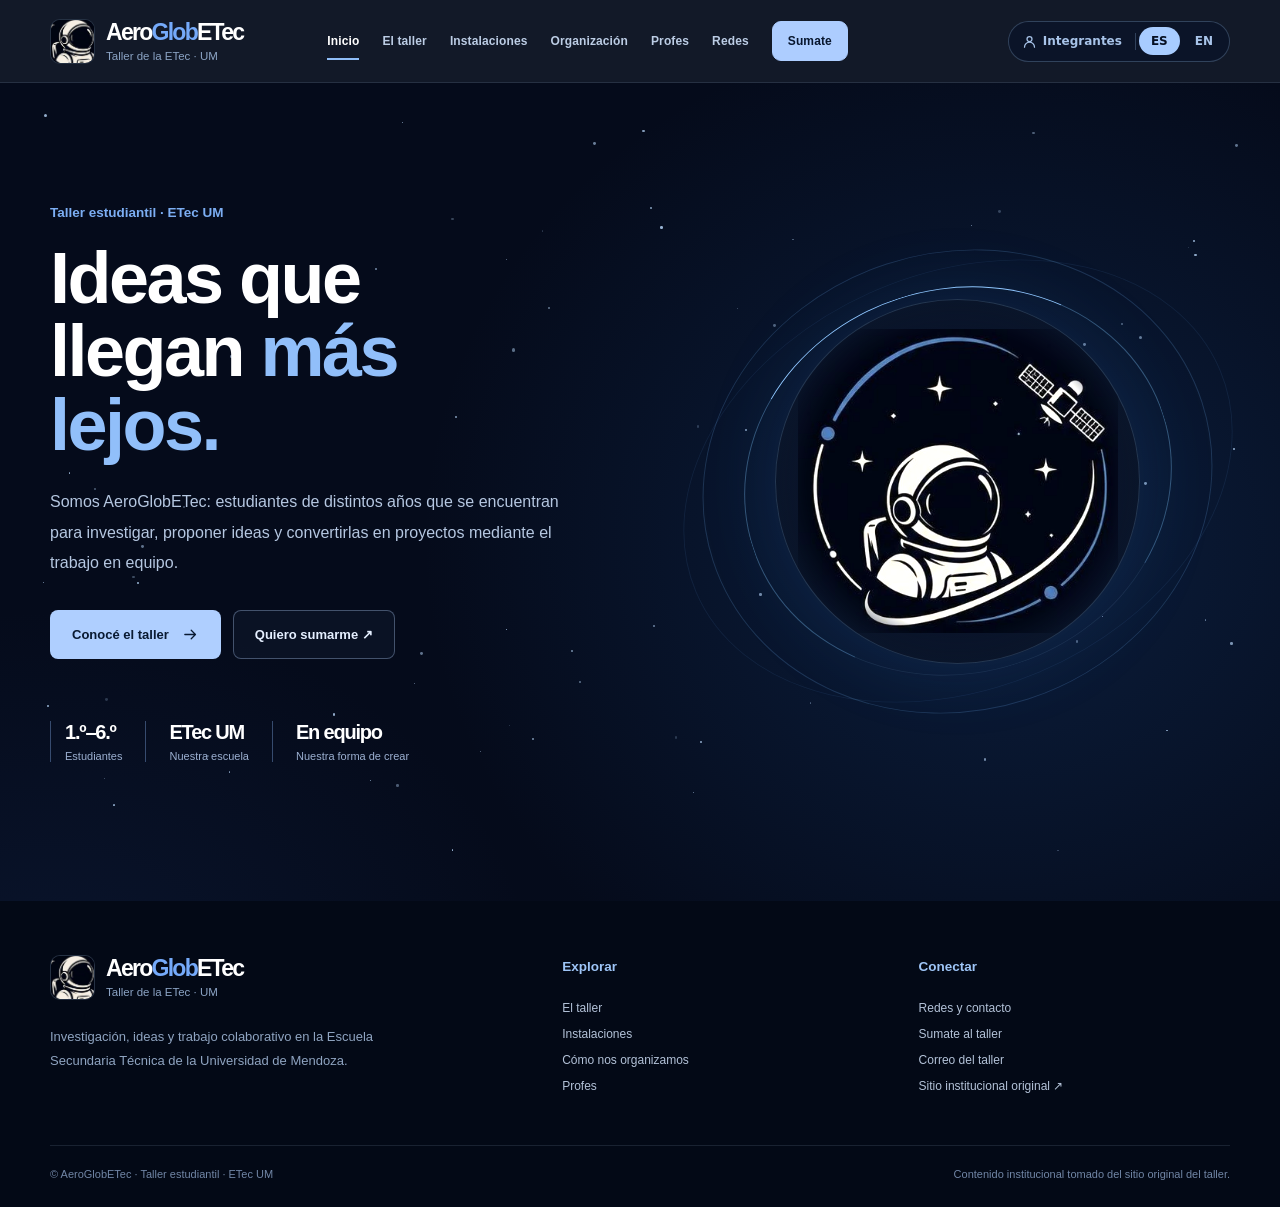
==== index.html @ caf09d3c "Unificar web y plataforma: ensayos, turnos, editor del sitio y rediseño Plataforma (app/): - Ensayos" ====
<!DOCTYPE html>
<html lang="es"><head><meta charset="utf-8"/><meta content="width=device-width,initial-scale=1" name="viewport"/><meta content="#050b1b" name="theme-color"/><meta content="Conocé AeroGlobETec, el taller estudiantil de la ETec de la Universidad de Mendoza: integrantes, instalaciones, organización, docentes, redes e inscripción." name="description"/><title>AeroGlobETec · Taller de la ETec UM | Sitio oficial</title><meta content="dark light" name="color-scheme"/><meta property="og:type" content="website"/><meta property="og:site_name" content="AeroGlobETec"/><meta property="og:locale" content="es_AR"/><meta property="og:title" content="AeroGlobETec · Taller de la ETec UM"/><meta property="og:description" content="Taller estudiantil de la ETec de la Universidad de Mendoza: investigación, proyectos y trabajo en equipo."/><meta property="og:url" content="https://aeroglobe.wetec.um.edu.ar/"/><meta property="og:image" content="https://aeroglobe.wetec.um.edu.ar/assets/compartir.png"/><meta property="og:image:width" content="1200"/><meta property="og:image:height" content="630"/><meta property="og:image:alt" content="Emblema de AeroGlobETec: astronauta con una órbita y un satélite"/><meta name="twitter:card" content="summary_large_image"/><link href="assets/favicon-48.png" rel="icon" sizes="48x48" type="image/png"/><link href="assets/apple-touch-icon.png" rel="apple-touch-icon"/><style>/* AeroGlobETec — web multipágina. Colores extraídos de los logos facilitados. */
:root{--bg:#050b1b;--bg2:#0a1630;--bg3:#112345;--blue:#7caef3;--blue2:#3774bc;--ice:#bed9ff;--white:#fff;--paper:#f5f7fc;--pale:#edf2fa;--ink:#08162e;--muted:#5c6d85;--soft:#a5b6cf;--line:rgba(156,194,248,.17);--stroke:#dae4f2;--font:'DM Sans',system-ui,-apple-system,Segoe UI,sans-serif;--display:'Space Grotesk',var(--font);--header:82px;--ease:cubic-bezier(.22,1,.36,1)}
*{box-sizing:border-box}html{scroll-behavior:smooth;scroll-padding-top:95px}body{margin:0;background:var(--paper);color:var(--ink);font-family:var(--font);-webkit-font-smoothing:antialiased;overflow-x:hidden}body.is-leaving{opacity:0;transform:translateY(8px);transition:opacity .22s ease,transform .22s ease}::selection{background:#aacbff;color:#061228}img,svg{display:block;max-width:100%}a{text-decoration:none;color:inherit}button{font:inherit;cursor:pointer}a:focus-visible,button:focus-visible{outline:3px solid #9ed2ff;outline-offset:4px}p{line-height:1.82}h1,h2,h3{font-family:var(--display);letter-spacing:-.055em}h1,h2,h3,p{overflow-wrap:break-word}.shell{width:min(1180px,calc(100% - 64px));margin-inline:auto}.skip{position:absolute;top:-100px;left:14px;padding:12px 18px;background:#fff;color:var(--ink);z-index:500;border-radius:6px}.skip:focus{top:12px}
/* Navegación con página activa */
.site-header{position:sticky;top:0;z-index:80;background:rgba(4,11,27,.94);border-bottom:1px solid rgba(176,209,252,.12);backdrop-filter:blur(22px);-webkit-backdrop-filter:blur(22px);transition:background .3s}.site-header.scrolled{background:rgba(4,10,25,.97)}.site-header:after{content:'';position:absolute;bottom:-1px;left:0;height:2px;width:var(--scroll-progress,0%);background:linear-gradient(90deg,#2e6cbb,#b3d8ff);box-shadow:0 0 15px #82b5f1;pointer-events:none}.header-inner{min-height:var(--header);display:flex;justify-content:space-between;align-items:center;gap:26px}.brand{display:inline-flex;align-items:center;gap:11px;color:#fff;min-width:0}.brand-mark{width:45px;height:45px;border-radius:10px;border:1px solid rgba(167,213,255,.21);overflow:hidden;display:grid;place-items:center;background:#020510;flex:none}.brand-mark img{width:49px;max-width:none;height:49px;object-fit:cover;border-radius:0}.brand-name{display:block;font:700 23px/1 var(--display);letter-spacing:-.075em;white-space:nowrap}.brand-name b{color:#75aafa;font-weight:700}.brand-caption{display:block;font-size:9px;font-weight:800;letter-spacing:.19em;color:#8ca4c5;text-transform:uppercase;margin-top:6px;white-space:nowrap}.nav{display:flex;align-items:center;gap:clamp(10px,1.8vw,25px)}.nav a{position:relative;color:#bccde5;font-weight:700;font-size:12px;letter-spacing:.01em;white-space:nowrap;transition:color .2s}.nav a:not(.nav-cta):after{content:'';position:absolute;bottom:-12px;left:0;height:2px;width:0;background:#8fbdf7;transition:width .23s}.nav a:hover,.nav a[aria-current=page]{color:#fff}.nav a:hover:after,.nav a[aria-current=page]:after{width:100%}.nav .nav-cta{color:#08162e;background:#adcdff;border:1px solid #adcdff;padding:12px 15px;border-radius:9px;transition:transform .2s,background .2s}.nav .nav-cta:hover{background:#d8e9ff;transform:translateY(-2px)}.nav .nav-cta[aria-current=page]{background:#fff}.menu-button{display:none;align-items:center;justify-content:center;width:43px;height:43px;border:1px solid rgba(174,202,247,.3);color:#fff;background:rgba(155,203,251,.08);border-radius:10px}.menu-button svg{width:21px;height:21px}
/* Estrellas y movimiento orbital */
.space-bg{position:relative;isolation:isolate;overflow:hidden;background:radial-gradient(ellipse 60% 85% at 78% 56%,rgba(25,72,135,.31),transparent 75%),radial-gradient(ellipse 58% 70% at 4% 110%,rgba(27,57,113,.20),transparent 65%),#050b1b;color:#fff}.space-bg:before{content:'';position:absolute;inset:0;z-index:-1;background-image:linear-gradient(90deg,rgba(158,206,255,.043) 1px,transparent 1px),linear-gradient(rgba(158,206,255,.037) 1px,transparent 1px);background-size:80px 80px;mask-image:linear-gradient(90deg,transparent,black 18%,black 86%,transparent);pointer-events:none}.starfield{position:absolute;inset:0;z-index:-1;pointer-events:none}.starfield i{display:block;position:absolute;border-radius:50%;background:#bcdcff;box-shadow:0 0 11px #6db2ff;opacity:.6}.orbital-stage{position:relative;min-height:490px;display:grid;place-items:center;isolation:isolate;transform:translate3d(calc(var(--mx,0px)*.14),calc(var(--my,0px)*.14 + var(--parallax,0px)*-.1),0);will-change:transform}.ring{pointer-events:none;position:absolute;width:min(515px,98%);aspect-ratio:1;border:1px solid rgba(117,180,246,.20);border-radius:50%;transform:rotate(-18deg) scaleY(.89)}.ring.r2{width:min(432px,85%);border-color:rgba(132,204,255,.35);border-top:1.5px solid #93c9ff;border-bottom-color:rgba(164,202,242,.1);animation:orbit-rotate 38s linear infinite}.ring.r3{width:min(350px,73%);border-style:dashed;opacity:.35;animation:orbit-spin 60s linear infinite}.ring.r4{width:min(570px,108%);border-color:rgba(117,180,246,.09);transform:rotate(-23deg) scaleY(.73)}.orb-dot{position:absolute;width:11px;height:11px;top:16%;right:14%;border-radius:50%;background:#94c8ff;box-shadow:0 0 0 8px rgba(142,200,248,.06),0 0 20px #8fc8ff;animation:bob 7s ease-in-out infinite}.orb-dot.second{width:7px;height:7px;top:auto;bottom:20%;left:11%;right:auto;animation-delay:1.3s}.logo-orbit{position:relative;width:min(365px,74%);aspect-ratio:1;border-radius:50%;overflow:hidden;display:grid;place-items:center;background:radial-gradient(circle at 50% 50%,#172a4b,#050b1b 80%);box-shadow:0 0 80px rgba(50,125,219,.15),inset 0 0 55px rgba(84,166,250,.09);border:1px solid rgba(141,200,255,.22)}.logo-orbit img{width:88%;height:auto;max-width:none;object-fit:contain;mask-image:radial-gradient(circle,black 68%,transparent 85%);filter:brightness(1.1)}.stage-label{position:absolute;bottom:-8px;right:7%;color:#84a8d4;letter-spacing:.23em;font-size:9px;text-transform:uppercase;white-space:nowrap}.visual-glow{position:absolute;width:360px;height:360px;pointer-events:none;z-index:-1;filter:blur(75px);background:rgba(43,108,195,.14);border-radius:50%}.float-chip{position:absolute;border:1px solid rgba(138,200,255,.31);border-radius:10px;padding:10px 13px;backdrop-filter:blur(12px);background:rgba(11,33,66,.65);color:#bfd8fd;font:700 10px var(--display);letter-spacing:.11em;animation:bob 6s ease-in-out infinite}.float-chip.fc1{left:-1%;top:23%}.float-chip.fc2{right:-3%;bottom:19%;animation-delay:-3s}@keyframes orbit-rotate{to{transform:rotate(342deg) scaleY(.89)}}@keyframes orbit-spin{to{transform:rotate(360deg)}}@keyframes bob{0%,100%{translate:0 0}50%{translate:0 -12px}}
/* Portadas */
.home-hero{padding:75px 0 96px;min-height:690px;display:flex;align-items:center}.home-grid{display:grid;grid-template-columns:1.05fr .95fr;gap:35px;align-items:center}.eyebrow{display:flex;gap:14px;align-items:center;margin:0 0 25px;font-size:10px;letter-spacing:.24em;font-weight:800;text-transform:uppercase;color:var(--blue)}.eyebrow:before{content:'';width:28px;height:1px;flex:none;background:currentColor}.home-hero h1{font-size:clamp(60px,7.1vw,98px);line-height:.99;margin:0 0 25px;max-width:780px;letter-spacing:-.081em}.home-hero h1 em,.inner-hero h1 em{color:#91bffa;font-style:normal}.hero-description{color:#b5c7e1;max-width:515px;font-size:16px;line-height:1.9;margin:0 0 31px}.actions{display:flex;flex-wrap:wrap;gap:12px}.btn{display:inline-flex;gap:13px;align-items:center;justify-content:center;min-height:49px;padding:14px 21px;font-size:13px;font-weight:800;border:1px solid transparent;border-radius:10px;transition:background .22s,transform .22s,border-color .22s;letter-spacing:.005em}.btn svg{height:17px;width:17px;flex:none}.btn:hover{transform:translateY(-3px)}.btn-primary{background:#afcfff;color:#091a32}.btn-primary:hover{background:#e3f0ff}.btn-glass{color:#e5efff;border-color:rgba(182,213,255,.33);background:rgba(141,186,247,.045)}.btn-glass:hover{background:rgba(141,186,247,.15)}.btn-dark{background:#0b1e40;color:#fff}.btn-dark:hover{background:#1f4c80}.tiny-facts{display:flex;gap:0;margin-top:62px;flex-wrap:wrap}.tiny-fact{padding:0 23px;border-left:1px solid rgba(135,177,239,.38)}.tiny-fact:first-child{padding-left:14px}.tiny-fact strong{display:block;font:700 20px var(--display);letter-spacing:-.06em;color:#fff}.tiny-fact span{display:block;color:#9cb0d1;font-size:11px;margin-top:6px}.inner-hero{padding:88px 0 95px;min-height:390px}.inner-hero .shell{position:relative}.inner-hero h1{font-size:clamp(53px,6.4vw,88px);max-width:890px;margin:0 0 21px;line-height:1.04}.inner-hero .subhead{color:#b9cbe2;max-width:690px;margin:0;font-size:16px;line-height:1.9}.orbital-watermark{position:absolute;right:3%;top:-43px;width:min(280px,28vw);aspect-ratio:1;border:1px solid rgba(112,183,248,.22);border-radius:50%;pointer-events:none;transform:rotate(22deg) scaleY(.85)}.orbital-watermark:before,.orbital-watermark:after{content:'';position:absolute;inset:12%;border:1px dashed rgba(146,197,247,.15);border-radius:50%}.orbital-watermark:after{inset:-20%;border-style:solid;opacity:.5}.breadcrumbs{color:#87a8ce;font-size:11px;font-weight:700;letter-spacing:.08em;text-transform:uppercase;margin:0 0 25px}.breadcrumbs a{color:#b3cef5}.breadcrumbs span{margin-inline:10px;color:#46698c}.page-number{position:absolute;right:0;bottom:0;font-family:var(--display);font-size:110px;line-height:.8;letter-spacing:-.1em;color:rgba(191,214,251,.065);font-weight:700;user-select:none}
/* Bloques y tarjetas */
main{min-height:60vh}.section{padding:96px 0}.section.compact{padding:72px 0}.section.pale{background:var(--pale)}.section.navy{background:#08172f;color:#fff}.section-top{display:flex;align-items:end;justify-content:space-between;gap:35px;margin-bottom:35px}.section-top h2,.big-heading{font-size:clamp(38px,4.5vw,61px);line-height:1.12;margin:0;letter-spacing:-.071em}.section-top h2 em,.big-heading em{font-style:normal;color:#3d78c0}.section-top p{max-width:400px;color:var(--muted);font-size:15px;margin:0}.overline{font-size:10px;font-weight:800;letter-spacing:.23em;text-transform:uppercase;color:#4176ad;margin:0 0 22px}.lead{font-size:18px;color:#51647e;line-height:1.9}.text-col p{color:#596c83;font-size:15px}.text-col strong{color:#162e53}.split{display:grid;grid-template-columns:1fr 1fr;gap:70px;align-items:center}.stack>*+*{margin-top:24px}.link-inline{display:inline-flex;align-items:center;gap:10px;font-weight:800;color:#2e6ead;font-size:13px;transition:gap .2s}.link-inline:hover{gap:16px}.link-inline svg{width:17px;height:17px}.cards-grid{display:grid;grid-template-columns:repeat(3,minmax(0,1fr));gap:18px}.explore-card{position:relative;display:flex;flex-direction:column;min-height:244px;padding:28px 27px;border-radius:18px;border:1px solid var(--stroke);background:#fff;overflow:hidden;transition:transform .3s var(--ease),box-shadow .3s,border-color .3s;box-shadow:0 3px 12px rgba(31,61,106,.025)}.explore-card:before{content:'';position:absolute;inset:auto -60px -145px auto;width:240px;height:240px;border-radius:50%;background:radial-gradient(circle,rgba(137,189,249,.20),transparent 67%);pointer-events:none}.explore-card:hover{transform:translateY(-8px);border-color:#9fc4f6;box-shadow:0 25px 45px rgba(23,63,117,.095)}.card-number{font:700 10px var(--display);color:#5788c5;letter-spacing:.2em}.card-symbol{height:48px;width:48px;border:1px solid #d2e1f5;border-radius:13px;background:#edf5ff;display:grid;place-items:center;color:#2e6aa9;margin-bottom:24px}.card-symbol svg{width:23px;height:23px}.explore-card h3{font-size:23px;letter-spacing:-.055em;margin:0 0 10px}.explore-card p{font-size:13px;color:#697a91;margin:0 0 23px;line-height:1.7}.card-arrow{margin-top:auto;align-self:flex-end;font-weight:700;color:#3373b8;font-size:23px;line-height:1}.small-card{border:1px solid var(--stroke);border-radius:18px;padding:27px;background:#fff}.small-card h3{font-size:21px;margin:14px 0 8px}.small-card p{margin:0;font-size:14px;color:var(--muted)}.small-card .number{font:700 12px var(--display);color:#4e8bd1}.logo-panel{background:#eef3f9;border-radius:22px;position:relative;overflow:hidden;border:1px solid #d9e5f2;box-shadow:0 17px 55px rgba(27,61,103,.08);min-height:440px;display:grid;place-items:center;padding:15px}.logo-panel:before{content:'';position:absolute;inset:0;background-image:linear-gradient(#c7d6e8 1px,transparent 1px),linear-gradient(90deg,#c7d6e8 1px,transparent 1px);background-size:37px 37px;opacity:.23;pointer-events:none}.logo-panel img{position:relative;max-height:445px;width:100%;height:auto;object-fit:contain;mix-blend-mode:multiply}.panel-corner{position:absolute;top:17px;left:18px;font-size:10px;letter-spacing:.2em;font-weight:800;color:#4b75a3;z-index:1}.panel-footer{position:absolute;bottom:16px;right:17px;z-index:1;background:#fff;padding:8px 12px;border-radius:7px;color:#37659a;font-size:9px;font-weight:800;letter-spacing:.1em}
/* Planos estilizados, NO fotografías */
.blueprint{border-radius:21px;min-height:395px;background:radial-gradient(circle at 50% 40%,rgba(65,132,212,.2),transparent 60%),#0a1a35;border:1px solid rgba(91,143,213,.22);display:flex;align-items:center;justify-content:center;position:relative;overflow:hidden;padding:25px;color:#8cc0f8}.blueprint:before{content:'';position:absolute;inset:0;background-image:linear-gradient(rgba(113,178,243,.08) 1px,transparent 1px),linear-gradient(90deg,rgba(113,178,243,.08) 1px,transparent 1px);background-size:28px 28px}.blueprint svg{width:100%;max-width:470px;z-index:1;filter:drop-shadow(0 0 20px rgba(100,170,255,.13));transform:translateY(calc(var(--parallax,0px)*-.04))}.blueprint .bp-title{position:absolute;top:21px;left:23px;color:#aecdf4;font:700 10px var(--display);letter-spacing:.16em}.blueprint .bp-caption{position:absolute;bottom:20px;right:23px;font:700 10px var(--display);letter-spacing:.16em;color:#8ebbf0}.fact-row{display:grid;grid-template-columns:repeat(3,1fr);gap:15px;margin-top:33px}.fact-box{border-top:1px solid #c8d7e7;padding:17px 0}.fact-box b{font:700 16px var(--display);display:block}.fact-box small{font-size:12px;color:#6c7c93;display:block;margin-top:8px}
/* Metodología */
.process-list{position:relative;max-width:990px;margin-inline:auto;display:grid;gap:0}.process-list:before{content:'';position:absolute;top:20px;bottom:36px;left:29px;width:1px;background:#cdddf0}.process-item{position:relative;display:grid;grid-template-columns:60px 1fr;gap:24px;padding:22px 0}.process-bubble{position:relative;z-index:2;display:grid;place-items:center;height:60px;width:60px;background:#0c2144;border:5px solid #edf2fa;border-radius:50%;font:700 15px var(--display);color:#b3d8ff;box-shadow:0 0 0 1px #c5d9ef}.process-content{background:#fff;border:1px solid #d8e4f3;border-radius:17px;padding:26px 30px;transition:transform .2s,border-color .2s}.process-content:hover{transform:translateX(6px);border-color:#93bff2}.process-content h3{font-size:25px;margin:0 0 8px}.process-content p{color:#65768a;margin:0;font-size:14px}.process-content .mini{display:block;color:#4d89c8;text-transform:uppercase;letter-spacing:.16em;font-size:10px;font-weight:800;margin-bottom:8px}
/* Docentes */
.teachers{display:grid;grid-template-columns:repeat(3,1fr);gap:18px}.teacher-card{background:#fff;border:1px solid #dae5f4;border-radius:18px;padding:31px;display:flex;flex-direction:column;min-height:314px;transition:transform .3s var(--ease),box-shadow .3s}.teacher-card:hover{transform:translateY(-6px);box-shadow:0 25px 45px rgba(30,58,104,.10)}.teacher-avatar{display:grid;place-items:center;width:70px;height:70px;border-radius:18px;background:linear-gradient(140deg,#112a52,#376cac);color:#ecf5ff;font:700 23px var(--display);margin-bottom:27px}.teacher-card .role{font-size:10px;letter-spacing:.20em;font-weight:800;text-transform:uppercase;color:#477db8}.teacher-card h3{font-size:27px;line-height:1.15;margin:10px 0 23px}.teacher-card a{display:inline-flex;gap:9px;align-items:flex-start;color:#3c6ea2;overflow-wrap:anywhere;font-size:12px;font-weight:700;margin-top:12px}.teacher-card a:hover{text-decoration:underline}.teacher-card svg{width:15px;height:15px;flex:none;margin-top:1px}
/* Redes */
.social-cards{display:grid;grid-template-columns:repeat(2,minmax(0,1fr));gap:18px}.social-card{display:flex;gap:21px;align-items:center;background:#fff;border:1px solid #dce6f4;border-radius:16px;padding:26px;transition:transform .25s,box-shadow .25s}.social-card:hover{transform:translateY(-5px);box-shadow:0 18px 35px rgba(20,61,116,.08)}.social-icon{flex:none;width:53px;height:53px;display:grid;place-items:center;background:#e8f2ff;border-radius:13px;color:#326cab;font:700 20px var(--display)}.social-card h3{font-size:19px;margin:0 0 4px}.social-card p{font-size:12px;color:#70839b;margin:0;word-break:break-word}.social-card .right-arrow{margin-left:auto;color:#3673ba;font-size:22px;flex:none}
/* Inscripción */
.join-panel{display:grid;grid-template-columns:1.08fr .92fr;gap:30px;align-items:center;background:#0b1e3c;color:#fff;padding:54px;border-radius:23px;position:relative;overflow:hidden}.join-panel:after{content:'';position:absolute;width:460px;height:460px;right:-130px;top:-120px;border:1px solid rgba(159,201,255,.2);border-radius:50%;box-shadow:0 0 0 70px rgba(115,177,255,.035),0 0 0 145px rgba(115,177,255,.022);pointer-events:none}.join-panel h2{font-size:clamp(39px,5vw,61px);margin:0 0 20px;line-height:1.1}.join-panel p{color:#b8c9e0;font-size:15px;margin:0}.join-action{z-index:1;position:relative;justify-self:center;background:rgba(17,43,84,.82);border:1px solid rgba(172,208,255,.23);border-radius:18px;padding:35px;max-width:350px;width:100%;text-align:center}.join-action .symbol{font-size:48px;display:block;margin-bottom:14px;color:#afccf5}.join-action p{font-size:12px;margin-bottom:20px}.join-action .btn{width:100%}.cta-strip{background:var(--bg);color:#fff;padding:65px 0;position:relative;overflow:hidden}.cta-strip:after{content:'';position:absolute;right:-100px;top:-90px;width:300px;height:300px;border:1px solid rgba(152,201,252,.18);border-radius:50%;box-shadow:0 0 0 80px rgba(93,157,244,.04)}.cta-inner{display:flex;justify-content:space-between;gap:24px;align-items:center;position:relative;z-index:1}.cta-inner h2{font-size:clamp(29px,3vw,45px);margin:0 0 7px}.cta-inner p{color:#aabbD2;margin:0;font-size:14px}.cta-inner .btn{flex:none}
/* Footer */
.site-footer{padding:54px 0 27px;background:#030916;color:#9eb0c8}.footer-grid{display:grid;grid-template-columns:1.5fr 1fr 1fr;gap:45px}.footer-brand{max-width:365px}.footer-brand p{font-size:13px;color:#8fa4c1;margin:21px 0 0}.footer-heading{font-weight:800;text-transform:uppercase;letter-spacing:.18em;color:#9ec5f7;font-size:10px;margin:0 0 21px}.footer-links{display:grid;gap:12px}.footer-links a{font-size:12px;transition:color .2s;color:#b3c2d8}.footer-links a:hover{color:#fff}.footer-bottom{display:flex;justify-content:space-between;align-items:center;gap:15px;border-top:1px solid rgba(168,198,232,.13);padding-top:22px;margin-top:52px;font-size:11px;color:#7186a6}.footer-bottom a:hover{color:#fff}
/* Reveal, vista con JavaScript */
.js [data-reveal]{opacity:0;transform:translateY(36px) scale(.992);transition:opacity .8s var(--ease),transform .8s var(--ease);transition-delay:var(--delay,0ms)}.js [data-reveal].in-view{opacity:1;transform:translateY(0) scale(1)}.js .home-hero .hero-copy{animation:rise-in .9s var(--ease) both}.js .home-hero .orbital-stage{animation:rise-in 1.1s var(--ease) .15s both}@keyframes rise-in{from{opacity:0;translate:0 24px}to{opacity:1;translate:0 0}}
@media(max-width:1130px){.brand-name{font-size:20px}.brand-caption{font-size:8px}.nav{gap:13px}.nav a{font-size:11px}.nav .nav-cta{padding:11px 12px}.header-inner{gap:11px}.split{gap:42px}}
@media(max-width:920px){:root{--header:76px}.menu-button{display:inline-flex}.js .nav{position:absolute;top:100%;left:0;right:0;display:flex;flex-direction:column;align-items:stretch;gap:0;padding:9px 24px 22px;background:rgba(5,13,31,.98);border-bottom:1px solid rgba(153,192,245,.2);box-shadow:0 24px 45px rgba(3,7,22,.34);visibility:hidden;opacity:0;transform:translateY(-12px);pointer-events:none;transition:transform .28s,opacity .28s,visibility .28s}.js .nav.open{visibility:visible;opacity:1;transform:translateY(0);pointer-events:auto}.nav a{padding:15px 14px;font-size:14px}.nav a:not(.nav-cta):after{bottom:6px;left:14px}.nav .nav-cta{margin-top:11px;text-align:center}.home-grid{grid-template-columns:1fr .8fr;gap:0}.home-hero h1{font-size:clamp(56px,7.6vw,84px)}.float-chip{display:none}.cards-grid,.teachers{grid-template-columns:repeat(2,1fr)}.social-cards{grid-template-columns:1fr 1fr}.footer-grid{gap:25px}}
@media(max-width:700px){.shell{width:min(100% - 36px,1180px)}.brand-name{font-size:19px}.brand-caption{font-size:7.3px}.home-hero{padding:60px 0 65px}.home-grid{grid-template-columns:1fr}.home-hero h1{font-size:clamp(54px,12vw,79px)}.hero-description{font-size:15px}.tiny-facts{margin-top:36px}.tiny-fact{padding:0 15px}.tiny-fact:first-child{padding-left:12px}.tiny-fact strong{font-size:18px}.orbital-stage{margin-top:40px;min-height:340px;max-width:470px;width:100%;justify-self:center}.logo-orbit{width:min(270px,70%)}.stage-label{bottom:-2px}.inner-hero{padding:58px 0 70px;min-height:auto}.inner-hero h1{font-size:clamp(48px,11vw,67px)}.inner-hero .subhead{font-size:15px}.orbital-watermark{opacity:.25;right:-9%;top:30px}.page-number{font-size:80px}.section{padding:65px 0}.section.compact{padding:58px 0}.section-top{display:block}.section-top h2,.big-heading{font-size:clamp(37px,9vw,54px)}.section-top p{margin-top:15px}.split{grid-template-columns:1fr;gap:32px}.cards-grid,.teachers,.social-cards{grid-template-columns:1fr}.explore-card{min-height:210px}.logo-panel{min-height:350px}.logo-panel img{max-height:390px}.blueprint{min-height:300px}.fact-row{grid-template-columns:1fr 1fr;gap:12px}.join-panel{grid-template-columns:1fr;padding:30px 24px}.join-action{justify-self:stretch;max-width:none}.cta-inner{display:block}.cta-inner .btn{margin-top:23px}.footer-grid{grid-template-columns:1fr 1fr;gap:28px}.footer-brand{grid-column:1/-1}.footer-bottom{display:block;line-height:1.8}.section .lead{font-size:16px}}
@media(max-width:420px){.brand-mark{width:39px;height:39px}.brand-mark img{width:43px;height:43px}.brand-name{font-size:18px}.brand-caption{font-size:7px}.home-hero h1{font-size:52px}.tiny-fact{padding:0 11px}.tiny-fact:first-child{padding-left:10px}.tiny-fact strong{font-size:15px}.tiny-fact span{font-size:10px}.process-list:before{left:24px}.process-item{grid-template-columns:50px 1fr;gap:13px}.process-bubble{width:50px;height:50px;font-size:12px}.process-content{padding:20px 18px}.process-content h3{font-size:20px}.social-card{padding:20px 16px;gap:13px}.social-icon{width:46px;height:46px}.social-card h3{font-size:17px}.social-card p{font-size:11px}}
@media(prefers-reduced-motion:reduce){*,*:before,*:after{animation-duration:.01ms!important;animation-iteration-count:1!important;transition-duration:.01ms!important;scroll-behavior:auto!important}.js [data-reveal]{opacity:1;transform:none}.orbital-stage,.blueprint svg{transform:none!important}}


/* Versión autónoma: todos los recursos se encuentran en este mismo HTML. */
:root { --font: 'Segoe UI',Inter,Arial,sans-serif; --display:'Segoe UI',Inter,Arial,sans-serif; }
html { scroll-padding-top: calc(var(--header) + 18px); }
section[id]{scroll-margin-top:calc(var(--header) + 16px)}
.nav a[aria-current="location"]{color:#fff}
.nav a[aria-current="location"]:not(.nav-cta):after {transform:scaleX(1)}
.explore-card{cursor:pointer}
.chapter-head{padding:58px 0;min-height:240px;display:flex;align-items:center}
.chapter-wrap{position:relative;z-index:1;display:grid;grid-template-columns:1.2fr .8fr;gap:35px;align-items:center}
.chapter-head .chapter-mark{color:#83b7fa;letter-spacing:.22em;font-size:10px;text-transform:uppercase;font-weight:800;margin:0 0 22px}
.chapter-head h2{font-size:clamp(40px,5vw,73px);letter-spacing:-.07em;line-height:1.03;margin:0}
.chapter-head h2 em{color:#93bff9;font-style:normal}
.chapter-head .chapter-description{color:#b1c6e0;max-width:475px;line-height:1.82;font-size:15px;margin:0;position:relative;z-index:1}
.chapter-head .chapter-index{position:absolute;right:10px;top:50%;transform:translateY(-50%);font:700 clamp(120px,18vw,260px)/1 var(--display);letter-spacing:-.1em;color:rgba(152,198,255,.045);user-select:none;pointer-events:none}
.chapter-head:after{content:'';position:absolute;right:-100px;bottom:-265px;width:510px;height:510px;border:1px solid rgba(162,207,254,.15);border-radius:50%;box-shadow:0 0 0 85px rgba(81,149,236,.022),0 0 0 170px rgba(81,149,236,.012);pointer-events:none}
.chapter-head .shell{position:relative}
.home-hero{scroll-margin-top:0}
/* Allow cards to animate into view without risking invisible content when JS is slow. */
.js [data-reveal]{transition-duration:.65s}
.back-to-top{position:fixed;right:22px;bottom:20px;width:44px;height:44px;z-index:70;display:grid;place-items:center;border-radius:14px;background:#0d2346;border:1px solid rgba(160,204,255,.35);box-shadow:0 9px 24px rgba(0,0,0,.2);color:#fff;font-size:21px;opacity:0;transform:translateY(12px);pointer-events:none;transition:opacity .3s,transform .3s}
.back-to-top.visible{opacity:1;transform:translateY(0);pointer-events:auto}
.chapter-deco{display:inline-flex;align-items:center;gap:8px;color:#89b7f1;font-size:10px;letter-spacing:.13em;text-transform:uppercase;font-weight:800;padding-top:20px}
.chapter-deco:before{content:'';width:28px;height:1px;background:#5e8ec8}
#sumate{scroll-margin-top:calc(var(--header) + 18px)}
#sumate + .section{padding-top:80px}
@media(max-width:920px){.chapter-wrap{grid-template-columns:1fr}.chapter-head .chapter-description{max-width:660px}.chapter-head{padding:52px 0}.chapter-head .chapter-index{font-size:160px;top:20%;right:8px}}
@media(max-width:700px){.chapter-head{padding:48px 0}.chapter-head h2{font-size:clamp(38px,10vw,58px)}.chapter-head .chapter-description{font-size:14px}.chapter-head .chapter-index{font-size:125px}.back-to-top{right:15px;bottom:15px}}
@media(prefers-reduced-motion:reduce){.back-to-top{transition:none}}

/* Cada apartado se monta exclusivamente en el panel principal.
   La portada no contiene los apartados ni el footer. */
body[data-vista="inicio"] .cta-strip {display:none !important}
body[data-vista="inicio"] .home-hero {min-height:calc(100svh - var(--header));}
body[data-vista="inicio"] #contenido {min-height:calc(100svh - var(--header));}
#contenido {display:block; width:100%;}
#contenido > section {animation:vista-entrada .48s cubic-bezier(.22,1,.36,1) both}
@keyframes vista-entrada {from{opacity:0;translate:0 14px}to{opacity:1;translate:0 0}}
/* La pestaña actual se destaca como un sitio multipágina, sin scroll anchors. */
.nav a[aria-current="page"] {color:#fff}
.nav a[aria-current="page"]:not(.nav-cta)::after {width:100%}
@media (max-width:700px) {
 body[data-vista="inicio"] .home-hero {min-height:calc(100svh - var(--header));}
}
@media (prefers-reduced-motion: reduce) {#contenido > section{animation:none}}

/* Selector de idiomas de AeroGlobETec */
.aero-lang{display:flex;align-items:center;gap:3px;padding:4px;border:1px solid rgba(152,187,230,.27);border-radius:30px;background:rgba(6,17,40,.55);margin:0 12px 0 4px;position:absolute;right:12px;top:13px;z-index:61} .aero-lang button{border:0;background:transparent;color:#a8c4e9;cursor:pointer;padding:8px 12px;border-radius:24px;font:700 12px/1 system-ui, sans-serif;transition:.25s}.aero-lang button[aria-pressed="true"]{color:#061023;background:#a8ccff}.aero-lang button:hover{color:#fff}.aero-lang button[aria-pressed="true"]:hover{color:#061023}@media(min-width:850px){.aero-lang{right:12px;top:50%;transform:translateY(-50%)} #site-nav{padding-right:120px}}@media(max-width:849px){.aero-lang{right:71px;top:20px}.aero-lang button{padding:6px 9px}}

/* CMS extension, preserves the established visual identity. */
.aero-extra{padding:65px 0 86px;background:var(--paper)}
.aero-extra .shell{max-width:1170px;margin:auto;padding:0 28px}
.aero-extra .aero-extra-card{background:white;border:1px solid #dbe5f2;border-radius:23px;box-shadow:0 16px 42px rgba(9,34,80,.07);padding:30px;margin:18px auto;display:grid;gap:20px;grid-template-columns:1fr}
.aero-extra .aero-extra-card.with-photo{grid-template-columns:1fr 42%;align-items:center}
.aero-extra h2{font-family:var(--display);font-size:clamp(28px,4vw,46px);color:#102747;margin:0 0 10px}
.aero-extra .aero-extra-content{color:#455b75;line-height:1.8}
.aero-extra img{width:100%;height:290px;object-fit:cover;border-radius:15px}
.aero-custom-head .chapter-wrap{padding-bottom:70px}
.aero-hidden{display:none!important}
:root{--cms-blue:#7caef3;--cms-blue2:#3774bc}
@media(max-width:720px){.aero-extra .aero-extra-card.with-photo{grid-template-columns:1fr}.aero-extra img{height:210px}.aero-extra .shell{padding:0 18px}}

body[data-vista="inicio"] .site-footer {display:block !important;}
.join-action .symbol-planet{display:flex;align-items:center;justify-content:center;height:62px;line-height:1;margin-bottom:12px}
/* AeroGlobETec: fotos editables y galerías, sin modificar el diseño de la portada */
.teacher-card .teacher-avatar:has(.aero-teacher-photo){overflow:hidden;position:relative;isolation:isolate}
.teacher-card .teacher-avatar:has(.aero-teacher-photo.has-photo){width:100%;height:210px;border-radius:16px}
.teacher-card .teacher-avatar .aero-teacher-photo{width:100%;height:100%;display:none;position:absolute;inset:0;object-fit:cover;object-position:center;border-radius:inherit}
.teacher-card .teacher-avatar .aero-teacher-photo.has-photo{display:block}
img[data-aero-image].aero-image-hidden{display:none!important}
.aero-gallery{position:relative;padding:clamp(46px,6vw,90px) 0;background:#f2f6fc;color:#07172e}
.aero-gallery .aero-gallery-header{display:flex;gap:20px;justify-content:space-between;align-items:end;margin-bottom:25px;flex-wrap:wrap}
.aero-gallery .aero-gallery-kicker{text-transform:uppercase;letter-spacing:.17em;font-size:.74rem;font-weight:800;color:#4675bc;margin:0 0 8px}
.aero-gallery h2{font-size:clamp(1.8rem,3.6vw,2.8rem);letter-spacing:-.045em;line-height:1.14;color:#06162b;margin:0}
.aero-gallery .aero-gallery-grid{display:grid;grid-template-columns:repeat(3,minmax(0,1fr));gap:17px}
.aero-gallery figure{margin:0;border:1px solid #d9e4f0;border-radius:19px;overflow:hidden;background:#fff;box-shadow:0 16px 35px #0e2b4c12;transition:transform .28s ease,box-shadow .28s ease}
.aero-gallery figure:hover{transform:translateY(-4px);box-shadow:0 20px 40px #0e2b4c26}
.aero-gallery figure img{display:block;width:100%;height:240px;object-fit:cover;background:#d9e4ee}
.aero-gallery figure figcaption{padding:13px 16px;font-size:.93rem;line-height:1.5;color:#334961}
.aero-gallery .aero-gallery-grid.featured figure:first-child{grid-column:span 2;grid-row:span 2}
.aero-gallery .aero-gallery-grid.featured figure:first-child img{height:calc(480px + 17px)}
.aero-gallery .aero-gallery-grid.filmstrip{display:flex;overflow-x:auto;scroll-snap-type:x mandatory;padding:7px 3px 20px;gap:16px}
.aero-gallery .aero-gallery-grid.filmstrip figure{min-width:min(72vw,390px);max-width:390px;flex:0 0 auto;scroll-snap-align:start}
@media(max-width:760px){.aero-gallery .aero-gallery-grid{grid-template-columns:repeat(2,minmax(0,1fr));gap:11px}.aero-gallery figure img{height:165px}.aero-gallery .aero-gallery-grid.featured figure:first-child img{height:341px}}
@media(max-width:480px){.aero-gallery .aero-gallery-grid{grid-template-columns:1fr}.aero-gallery .aero-gallery-grid.featured figure:first-child{grid-column:auto;grid-row:auto}.aero-gallery .aero-gallery-grid.featured figure:first-child img,.aero-gallery figure img{height:210px}}
@media(prefers-reduced-motion:reduce){.aero-gallery figure{transition:none}}


/* AeroGlobETec: los gráficos originales se mantienen hasta que se les asigne una foto */
[data-aero-visual]{position:relative;isolation:isolate}
[data-aero-visual].aero-visual-replaced > :not(.aero-visual-photo){display:none!important}
[data-aero-visual] > .aero-visual-photo{position:absolute;inset:0;width:100%;height:100%;object-fit:cover;object-position:50% 50%;display:block;border-radius:inherit;z-index:2}
.blueprint.aero-visual-replaced{overflow:hidden;min-height:290px}
.card-symbol.aero-visual-replaced{overflow:hidden;border-radius:14px}
.process-bubble.aero-visual-replaced{overflow:hidden;border-radius:50%}
.symbol-planet.aero-visual-replaced{overflow:hidden;border-radius:50%;min-height:82px;min-width:82px}
</style><script id="aero-cms-config">window.AERO_BACKEND = {
  url: "https://nveisqekmbcdvnuebice.supabase.co",
  anonKey: "sb_publishable_Pjsh0xgZGNLchNWWNvTmfw_NllsCUSY"
};</script>
<style id="ajustes-diseno">
/* Ajustes de diseño (2026-10): menos decoración, más lectura.
   Solo estilos: no cambia el HTML ni los textos que maneja el editor del sitio. */
h1,h2,h3{letter-spacing:-.025em}
.home-hero h1{font-size:clamp(44px,6vw,72px);letter-spacing:-.035em;line-height:1.02}
.inner-hero h1{font-size:clamp(40px,5.4vw,64px);letter-spacing:-.03em}
.section-top h2,.big-heading{font-size:clamp(30px,3.6vw,46px);letter-spacing:-.03em;line-height:1.15}
.chapter-head h2{font-size:clamp(34px,4.2vw,56px);letter-spacing:-.03em;line-height:1.08}
.join-panel h2{font-size:clamp(32px,4vw,50px);letter-spacing:-.03em}

/* Rótulos: texto normal en lugar de mayúsculas espaciadas */
.eyebrow,.overline,.chapter-head .chapter-mark,.breadcrumbs,.card-number,.process-content .mini,
.teacher-card .role,.footer-heading,.brand-caption,.aero-gallery .aero-gallery-kicker{
  text-transform:none;letter-spacing:0;font-size:13.5px;font-weight:600}
.brand-caption{font-size:11.5px;font-weight:500}
.eyebrow:before{display:none}
.eyebrow{margin-bottom:16px}
.overline,.chapter-head .chapter-mark{margin-bottom:12px}

/* Decoración que no aporta información */
.chapter-deco,.chapter-head .chapter-index,.stage-label,.float-chip,.visual-glow,.orbital-watermark,
.orb-dot,.panel-corner,.panel-footer{display:none!important}
.site-header:after{box-shadow:none;background:#3774bc}
.space-bg:before{display:none}
.starfield i{box-shadow:none;opacity:.35}
.ring,.ring.r2,.ring.r3{animation:none!important}
.explore-card:before,.blueprint:before{opacity:.35}
.teacher-avatar{background:#112a52;border-radius:12px}

/* Botones: sin saltos al pasar el mouse */
.btn{border-radius:8px;font-weight:700;letter-spacing:0}
.btn:hover{transform:none}

/* Animaciones de entrada más cortas y suaves */
.js [data-reveal]{transform:translateY(12px);transition-duration:.45s}
.js [data-reveal].in-view{transform:none}

/* Acceso a la plataforma (dentro de la cápsula de idioma) */
.aero-login{display:inline-flex;align-items:center;gap:6px;color:#a8c4e9;font:600 12px/1 system-ui,sans-serif;padding:8px 11px 8px 9px;border-radius:24px;text-decoration:none;margin-right:3px;position:relative}
.aero-login:after{content:'';position:absolute;right:-3px;top:7px;bottom:7px;width:1px;background:rgba(152,187,230,.27)}
.aero-login:hover{color:#fff}
.aero-login svg{width:15px;height:15px}
@media(max-width:849px){.aero-login span{display:none}.aero-login{padding:6px 8px}}
/* La cápsula de idioma ocupa su lugar dentro del encabezado (antes flotaba encima del menú) */
.header-inner .aero-lang{position:static;transform:none;top:auto;right:auto;margin:0;flex:none}
@media(min-width:921px){.header-inner .nav{margin-left:auto}.header-inner .aero-lang{margin-left:14px}}
@media(max-width:1240px){.aero-login span{display:none}.aero-login{padding:6px 8px}}
@media(max-width:920px){.header-inner .aero-lang{margin-left:auto;order:2}.header-inner .menu-button{order:3}}
</style>
</head>
<body><a class="skip" href="#contenido">Saltar al contenido</a>
<svg aria-hidden="true" style="position:absolute;width:0;height:0;overflow:hidden" xmlns="http://www.w3.org/2000/svg">
<symbol id="i-arrow" viewbox="0 0 24 24"><path d="M4 12h15m-6-6 6 6-6 6" fill="none" stroke="currentColor" stroke-linecap="round" stroke-linejoin="round" stroke-width="1.8"></path></symbol>
<symbol id="i-people" viewbox="0 0 24 24"><circle cx="9" cy="8" fill="none" r="3" stroke="currentColor" stroke-width="1.8"></circle><path d="M3 20v-1a6 6 0 0 1 12 0v1H3Zm13-15a3 3 0 0 1 0 6m1 4a5 5 0 0 1 4 5h-4" fill="none" stroke="currentColor" stroke-linecap="round" stroke-linejoin="round" stroke-width="1.8"></path></symbol>
<symbol id="i-school" viewbox="0 0 24 24"><path d="M3 21V7l9-4 9 4v14M2 21h20M8 21v-6h8v6M7 10h2m6 0h2" fill="none" stroke="currentColor" stroke-linecap="round" stroke-linejoin="round" stroke-width="1.8"></path></symbol>
<symbol id="i-route" viewbox="0 0 24 24"><circle cx="5" cy="18" fill="none" r="2" stroke="currentColor" stroke-width="1.7"></circle><circle cx="19" cy="6" fill="none" r="2" stroke="currentColor" stroke-width="1.7"></circle><path d="M7 18h7a5 5 0 0 0 0-10H9a3 3 0 0 1 0-6h8" fill="none" stroke="currentColor" stroke-linecap="round" stroke-width="1.7"></path></symbol>
<symbol id="i-at" viewbox="0 0 24 24"><circle cx="12" cy="12" fill="none" r="9" stroke="currentColor" stroke-width="1.8"></circle><path d="M17 12v3a2 2 0 0 0 4 0v-3M17 12a5 5 0 1 0-5 5 5 5 0 0 0 5-5Z" fill="none" stroke="currentColor" stroke-width="1.8"></path></symbol>
<symbol id="i-mail" viewbox="0 0 24 24"><rect fill="none" height="14" rx="2" stroke="currentColor" stroke-width="1.8" width="20" x="2" y="5"></rect><path d="m3 7 9 7 9-7" fill="none" stroke="currentColor" stroke-width="1.8"></path></symbol>
<symbol id="i-form" viewbox="0 0 24 24"><path d="M7 3H4v18h16V8l-5-5H7Zm8 0v6h5M8 13h8M8 17h8" fill="none" stroke="currentColor" stroke-linecap="round" stroke-linejoin="round" stroke-width="1.8"></path></symbol>
<symbol id="i-flask" viewbox="0 0 24 24"><path d="M9 2h6m-5 0v7L4 19a2 2 0 0 0 2 3h12a2 2 0 0 0 2-3L14 9V2M7 16h10" fill="none" stroke="currentColor" stroke-linecap="round" stroke-width="1.8"></path></symbol>
<symbol id="i-light" viewbox="0 0 24 24"><path d="M9 17h6M9.5 20h5M8 14a7 7 0 1 1 8 0c-1 1-1 3-4 3s-3-2-4-3Z" fill="none" stroke="currentColor" stroke-linecap="round" stroke-width="1.8"></path></symbol>
<symbol id="i-notes" viewbox="0 0 24 24"><rect fill="none" height="18" rx="2" stroke="currentColor" stroke-width="1.8" width="16" x="4" y="3"></rect><path d="M8 8h8M8 12h8M8 16h5" stroke="currentColor" stroke-linecap="round" stroke-width="1.8"></path></symbol>
<symbol id="i-check" viewbox="0 0 24 24"><path d="m4 12 5 5L20 6" fill="none" stroke="currentColor" stroke-linecap="round" stroke-linejoin="round" stroke-width="2"></path></symbol>
<symbol id="i-phone" viewbox="0 0 24 24"><path d="m7 3 3 4-2 3a17 17 0 0 0 6 6l3-2 4 3-2 4C9 22 2 15 3 5l4-2Z" fill="none" stroke="currentColor" stroke-linecap="round" stroke-linejoin="round" stroke-width="1.8"></path></symbol>
<symbol id="i-orbit" viewbox="0 0 24 24"><circle cx="12" cy="12" fill="none" r="3" stroke="currentColor" stroke-width="1.6"></circle><ellipse cx="12" cy="12" fill="none" rx="11" ry="5" stroke="currentColor" stroke-width="1.5" transform="rotate(-30 12 12)"></ellipse></symbol>
</svg>
<header class="site-header"><div class="shell header-inner"><a aria-label="AeroGlobETec — ir al inicio" class="brand" href="#inicio"><span class="brand-mark"><img alt="" data-aero-image="img-1" data-aero-original-src="assets/logo-encabezado.webp" height="64" src="assets/logo-encabezado.webp" width="64"/></span><span><span class="brand-name">Aero<b>Glob</b>ETec</span><span class="brand-caption">Taller de la ETec · UM</span></span></a><button aria-controls="site-nav" aria-expanded="false" aria-label="Abrir menú" class="menu-button" id="menu-button"><svg fill="none" stroke="currentColor" stroke-linecap="round" stroke-width="2" viewbox="0 0 24 24"><path d="M4 6h16M4 12h16M4 18h16"></path></svg></button><nav aria-label="Navegación principal" class="nav" id="site-nav"><a aria-current="location" data-aero-edit="1" data-aero-en="Home" href="#inicio">Inicio</a><a data-aero-edit="2" data-aero-en="The workshop" href="#taller">El taller</a><a data-aero-edit="3" data-aero-en="Facilities" href="#instalaciones">Instalaciones</a><a data-aero-edit="4" data-aero-en="Organization" href="#organizacion">Organización</a><a data-aero-edit="5" data-aero-en="Teachers" href="#profes">Profes</a><a data-aero-edit="6" data-aero-en="Social" href="#redes">Redes</a><a class="nav-cta" data-aero-edit="7" data-aero-en="Sumate ↗" href="#sumate">Sumate ↗</a></nav><div aria-label="Language" class="aero-lang"><a class="aero-login" href="app/" data-es="Integrantes" data-en="Members" title="Plataforma de proyectos para integrantes"><svg aria-hidden="true" viewBox="0 0 24 24" fill="none" stroke="currentColor" stroke-width="2" stroke-linecap="round" stroke-linejoin="round"><circle cx="12" cy="8" r="4"/><path d="M4 21a8 8 0 0 1 16 0"/></svg><span>Integrantes</span></a><button aria-pressed="true" data-lang="es" type="button">ES</button><button aria-pressed="false" data-lang="en" type="button">EN</button></div></div></header>
<main id="contenido">
<section class="home-hero space-bg" data-nav-section="" id="inicio"><div aria-hidden="true" class="starfield"></div><div class="shell home-grid"><div class="hero-copy"><p class="eyebrow" data-aero-edit="8" data-aero-en="Student workshop · ETec UM">Taller estudiantil · ETec UM</p><h1 data-aero-edit="9" data-aero-en="Ideas that go &lt;em&gt;further.&lt;/em&gt;">Ideas que<br/>llegan <em>más<br/>lejos.</em></h1><p class="hero-description" data-aero-edit="10" data-aero-en="We are AeroGlobETec: students from different grades who come together to research, suggest ideas, and turn them into projects through teamwork.">Somos AeroGlobETec: estudiantes de distintos años que se encuentran para investigar, proponer ideas y convertirlas en proyectos mediante el trabajo en equipo.</p><div class="actions"><a class="btn btn-primary" data-aero-edit="11" data-aero-en="Discover the workshop" href="#taller">Conocé el taller <svg aria-hidden="true"><use href="#i-arrow"></use></svg></a><a class="btn btn-glass" data-aero-edit="12" data-aero-en="Join us ↗" href="#sumate">Quiero sumarme ↗</a></div><div class="tiny-facts"><div class="tiny-fact"><strong>1.º–6.º</strong><span>Estudiantes</span></div><div class="tiny-fact"><strong>ETec UM</strong><span>Nuestra escuela</span></div><div class="tiny-fact"><strong>En equipo</strong><span>Nuestra forma de crear</span></div></div></div>
<div aria-label="Logotipo de AeroGlobETec: astronauta y satélite" class="orbital-stage"><div class="visual-glow"></div><div class="ring r4"></div><div class="ring"></div><div class="ring r2"></div><div class="ring r3"></div><div class="orb-dot"></div><div class="orb-dot second"></div><div class="logo-orbit"><img alt="Emblema oficial de AeroGlobETec: astronauta rodeado por una órbita y un satélite" data-aero-image="img-2" data-aero-original-src="assets/emblema.webp" height="395" src="assets/emblema.webp" width="415"/></div><span class="float-chip fc1">INVESTIGACIÓN</span><span class="float-chip fc2">INNOVACIÓN · EQUIPO</span><span class="stage-label">Exploración / AeroGlobETec</span></div></div></section></main><template id="vista-sumate"><section class="chapter-head space-bg" data-nav-section="" id="sumate"><div aria-hidden="true" class="starfield"></div><div class="shell"><div class="chapter-wrap"><div data-reveal=""><p class="chapter-mark" data-aero-edit="13" data-aero-en="06 / GET INVOLVED">06 / FORMÁ PARTE</p><h2 data-aero-edit="14" data-aero-en="Your next idea starts here.">Tu próxima idea <em>empieza acá.</em></h2><p class="chapter-deco" data-aero-edit="15" data-aero-en="AeroGlobETec · ETec UM">AeroGlobETec · ETec UM</p></div><p class="chapter-description" data-aero-edit="16" data-aero-en="Want to be part of AeroGlobETec? Open the application form published by the workshop." data-reveal="">¿Querés ser parte de AeroGlobETec? Accedé al formulario de inscripción publicado por el taller.</p></div><span aria-hidden="true" class="chapter-index">06</span></div></section><section class="section"><div class="shell"><div class="join-panel" data-reveal=""><div><p class="eyebrow" data-aero-edit="17" data-aero-en="Workshop application">Formulario del taller</p><h2 data-aero-edit="18" data-aero-en="&lt;em&gt;Want to join?&lt;/em&gt;">¿Querés<br/><span style="color:#9fc4f5">ser parte?</span></h2><p data-aero-edit="19" data-aero-en="If you would like to explore the workshop and participate, complete the form shared on AeroGlobETec’s website. Google Forms will open in a new tab.">Si te gustaría conocer el taller y participar, completá el formulario que AeroGlobETec comparte en su sitio. Al tocar el botón se abrirá Google Forms en una pestaña nueva.</p></div><div class="join-action"><span aria-hidden="true" class="symbol symbol-planet" data-aero-visual="graphic-join-planet" data-aero-visual-alt="Planeta decorativo de Sumate"><svg fill="none" focusable="false" height="58" style="display:block;margin:auto" viewbox="0 0 64 64" width="58" xmlns="http://www.w3.org/2000/svg"><circle cx="32" cy="31" r="13" stroke="currentColor" stroke-width="2.7"></circle><ellipse cx="32" cy="31" rx="27" ry="8.5" stroke="currentColor" stroke-width="2.7" transform="rotate(-23 32 31)"></ellipse><circle cx="38" cy="25" fill="currentColor" opacity=".85" r="2.3"></circle></svg></span><h3 data-aero-edit="20" data-aero-en="Your place in the workshop" style="font-size:25px;margin:0 0 9px">Tu lugar en el taller</h3><p data-aero-edit="21" data-aero-en="Official AeroGlobETec application form.">Formulario oficial de inscripción de AeroGlobETec.</p><a class="btn btn-primary" data-aero-edit="22" data-aero-en="Open application form" href="https://forms.gle/wpP9Mk6wiQh2uzLt5" rel="noopener noreferrer" target="_blank">Abrir formulario <svg aria-hidden="true"><use href="#i-arrow"></use></svg></a></div></div></div></section><section class="section pale compact"><div class="shell split"><div data-reveal=""><p class="overline" data-aero-edit="23" data-aero-en="Need information?">¿Necesitás información?</p><h2 class="big-heading" data-aero-edit="24" data-aero-en="Let’s talk &lt;em&gt;about your idea.&lt;/em&gt;">Conversemos<br/><em>sobre tu idea.</em></h2></div><div class="text-col" data-reveal=""><p class="lead" data-aero-edit="25" data-aero-en="You can contact the workshop by email or find its social channels on the contact page.">Podés comunicarte con el taller a través de su correo electrónico o encontrar sus redes sociales en la página de contacto.</p><div class="actions"><a class="btn btn-dark" data-aero-edit="26" data-aero-en="Send an email" href="mailto:proyectoglobetec@etec.um.edu.ar">Enviar un correo <svg aria-hidden="true"><use href="#i-mail"></use></svg></a><a class="link-inline" data-aero-edit="27" data-aero-en="See social channels" href="#redes">Ver todas las redes <svg aria-hidden="true"><use href="#i-arrow"></use></svg></a></div></div></div></section></template><template id="vista-redes"><section class="chapter-head space-bg" data-nav-section="" id="redes"><div aria-hidden="true" class="starfield"></div><div class="shell"><div class="chapter-wrap"><div data-reveal=""><p class="chapter-mark" data-aero-edit="28" data-aero-en="05 / COMMUNITY">05 / COMUNIDAD</p><h2 data-aero-edit="29" data-aero-en="Let’s stay connected.">Estamos <em>conectados.</em></h2><p class="chapter-deco" data-aero-edit="30" data-aero-en="AeroGlobETec · ETec UM">AeroGlobETec · ETec UM</p></div><p class="chapter-description" data-aero-edit="31" data-aero-en="Find us on social media or send us an email." data-reveal="">Encontranos en nuestras redes sociales o escribinos por correo electrónico.</p></div><span aria-hidden="true" class="chapter-index">05</span></div></section><section class="section"><div class="shell"><div class="section-top" data-reveal=""><div><p class="overline" data-aero-edit="32" data-aero-en="01 / Our social channels">01 / Nuestras redes</p><h2 data-aero-edit="33" data-aero-en="Follow us &lt;em&gt;on every channel.&lt;/em&gt;">Seguinos en<br/><em>cada canal.</em></h2></div><p data-aero-edit="34" data-aero-en="These are the accounts and email address listed on AeroGlobETec’s original website.">Estos son los usuarios y la dirección de correo que AeroGlobETec comparte en su sitio original.</p></div><div class="social-cards">
<a class="social-card" data-aero-edit="35" data-aero-en='&lt;span aria-hidden="true" class="social-icon"&gt;◎&lt;/span&gt;&lt;div&gt;&lt;h3 data-aero-edit="36"&gt;Instagram&lt;/h3&gt;&lt;p data-aero-edit="37"&gt;@taller_aeroglobetec&lt;/p&gt;&lt;/div&gt;&lt;span aria-hidden="true" class="right-arrow"&gt;↗&lt;/span&gt;' data-reveal="" href="https://www.instagram.com/taller_aeroglobetec/" rel="noopener noreferrer" style="--delay:0ms" target="_blank"><span aria-hidden="true" class="social-icon">◎</span><div><h3 data-aero-edit="36" data-aero-en="Instagram">Instagram</h3><p data-aero-edit="37" data-aero-en="@taller_aeroglobetec">@taller_aeroglobetec</p></div><span aria-hidden="true" class="right-arrow">↗</span></a>
<a class="social-card" data-aero-edit="38" data-aero-en='&lt;span aria-hidden="true" class="social-icon"&gt;𝕏&lt;/span&gt;&lt;div&gt;&lt;h3 data-aero-edit="39"&gt;Twitter / X&lt;/h3&gt;&lt;p data-aero-edit="40"&gt;@T_AeroGlobETec&lt;/p&gt;&lt;/div&gt;&lt;span aria-hidden="true" class="right-arrow"&gt;↗&lt;/span&gt;' data-reveal="" href="https://x.com/T_AeroGlobETec" rel="noopener noreferrer" style="--delay:60ms" target="_blank"><span aria-hidden="true" class="social-icon">𝕏</span><div><h3 data-aero-edit="39" data-aero-en="Twitter / X">Twitter / X</h3><p data-aero-edit="40" data-aero-en="@T_AeroGlobETec">@T_AeroGlobETec</p></div><span aria-hidden="true" class="right-arrow">↗</span></a>
<a class="social-card" data-aero-edit="41" data-aero-en='&lt;span aria-hidden="true" class="social-icon"&gt;f&lt;/span&gt;&lt;div&gt;&lt;h3 data-aero-edit="42"&gt;Facebook&lt;/h3&gt;&lt;p data-aero-edit="43"&gt;@Taller_AeroGlobETec&lt;/p&gt;&lt;/div&gt;&lt;span aria-hidden="true" class="right-arrow"&gt;↗&lt;/span&gt;' data-reveal="" href="https://www.facebook.com/Taller_AeroGlobETec" rel="noopener noreferrer" style="--delay:90ms" target="_blank"><span aria-hidden="true" class="social-icon">f</span><div><h3 data-aero-edit="42" data-aero-en="Facebook">Facebook</h3><p data-aero-edit="43" data-aero-en="@Taller_AeroGlobETec">@Taller_AeroGlobETec</p></div><span aria-hidden="true" class="right-arrow">↗</span></a>
<a class="social-card" data-aero-edit="44" data-aero-en='&lt;span aria-hidden="true" class="social-icon"&gt;@&lt;/span&gt;&lt;div&gt;&lt;h3 data-aero-edit="45"&gt;Correo electrónico&lt;/h3&gt;&lt;p data-aero-edit="46"&gt;proyectoglobetec@etec.um.edu.ar&lt;/p&gt;&lt;/div&gt;&lt;span aria-hidden="true" class="right-arrow"&gt;↗&lt;/span&gt;' data-reveal="" href="mailto:proyectoglobetec@etec.um.edu.ar" style="--delay:120ms"><span aria-hidden="true" class="social-icon">@</span><div><h3 data-aero-edit="45" data-aero-en="Correo electrónico">Correo electrónico</h3><p data-aero-edit="46" data-aero-en="proyectoglobetec@etec.um.edu.ar">proyectoglobetec@etec.um.edu.ar</p></div><span aria-hidden="true" class="right-arrow">↗</span></a></div></div></section><section class="section pale compact"><div class="shell split"><div data-reveal=""><p class="overline" data-aero-edit="47" data-aero-en="02 / Know us already?">02 / ¿Ya nos conocés?</p><h2 class="big-heading" data-aero-edit="48" data-aero-en="From following &lt;em&gt;to joining in.&lt;/em&gt;">Pasá de seguirnos<br/><em>a participar.</em></h2></div><div data-reveal=""><p class="lead" data-aero-edit="49" data-aero-en="If you would like to take part in workshop activities, you can access AeroGlobETec’s original application form.">Si te interesa participar en las actividades del taller, podés acceder al formulario original de AeroGlobETec.</p><a class="btn btn-dark" data-aero-edit="50" data-aero-en="How to join" href="#sumate">Cómo sumarme <svg aria-hidden="true"><use href="#i-arrow"></use></svg></a></div></div></section></template><template id="vista-profes"><section class="chapter-head space-bg" data-nav-section="" id="profes"><div aria-hidden="true" class="starfield"></div><div class="shell"><div class="chapter-wrap"><div data-reveal=""><p class="chapter-mark" data-aero-edit="51" data-aero-en="04 / GUIDANCE">04 / ACOMPAÑAMIENTO</p><h2 data-aero-edit="52" data-aero-en="Teachers who guide us.">Docentes que <em>acompañan.</em></h2><p class="chapter-deco" data-aero-edit="53" data-aero-en="AeroGlobETec · ETec UM">AeroGlobETec · ETec UM</p></div><p class="chapter-description" data-aero-edit="54" data-aero-en="These are the teachers and their contact details, as listed on the original workshop website." data-reveal="">Estos son los profesores y sus medios de contacto tal como figuran en la página original del taller.</p></div><span aria-hidden="true" class="chapter-index">04</span></div></section><section class="section"><div class="shell"><div class="section-top" data-reveal=""><div><p class="overline" data-aero-edit="55" data-aero-en="01 / Teaching team">01 / Equipo docente</p><h2 data-aero-edit="56" data-aero-en="The people &lt;em&gt;behind our learning.&lt;/em&gt;">Las personas detrás<br/><em>del acompañamiento.</em></h2></div><p data-aero-edit="57" data-aero-en="You can contact them directly using the institutional addresses published by AeroGlobETec.">Podés escribirles directamente a las direcciones institucionales publicadas en AeroGlobETec.</p></div><div class="teachers"><article class="teacher-card" data-reveal="" style="--delay:0ms"><div class="teacher-avatar"><span class="teacher-initials">GP</span><img alt="Foto de María Gema Pont" class="aero-teacher-photo" data-aero-image="teacher-pont" loading="lazy"/></div><span class="role">Docente del taller</span><h3 data-aero-edit="58" data-aero-en="María Gema&lt;br/&gt;Pont">María Gema<br/>Pont</h3><a data-aero-edit="59" data-aero-en='&lt;svg aria-hidden="true"&gt;&lt;use href="#i-mail"&gt;&lt;/use&gt;&lt;/svg&gt;maria.pont@etec.um.edu.ar' href="mailto:maria.pont@etec.um.edu.ar"><svg aria-hidden="true"><use href="#i-mail"></use></svg>maria.pont@etec.um.edu.ar</a></article><article class="teacher-card" data-reveal="" style="--delay:70ms"><div class="teacher-avatar"><span class="teacher-initials">PF</span><img alt="Foto de Patricia Furci" class="aero-teacher-photo" data-aero-image="teacher-furci" loading="lazy"/></div><span class="role">Docente del taller</span><h3 data-aero-edit="60" data-aero-en="Patricia&lt;br/&gt;Furci">Patricia<br/>Furci</h3><a data-aero-edit="61" data-aero-en='&lt;svg aria-hidden="true"&gt;&lt;use href="#i-mail"&gt;&lt;/use&gt;&lt;/svg&gt;patricia.furci@etec.um.edu.ar' href="mailto:patricia.furci@etec.um.edu.ar"><svg aria-hidden="true"><use href="#i-mail"></use></svg>patricia.furci@etec.um.edu.ar</a></article><article class="teacher-card" data-reveal="" style="--delay:140ms"><div class="teacher-avatar"><span class="teacher-initials">MP</span><img alt="Foto de Mario Papetti Funes" class="aero-teacher-photo" data-aero-image="teacher-papetti" loading="lazy"/></div><span class="role">Docente del taller</span><h3 data-aero-edit="62" data-aero-en="Mario Papetti&lt;br/&gt;Funes">Mario Papetti<br/>Funes</h3><a data-aero-edit="63" data-aero-en='&lt;svg aria-hidden="true"&gt;&lt;use href="#i-mail"&gt;&lt;/use&gt;&lt;/svg&gt;mario.papetti@etec.um.edu.ar' href="mailto:mario.papetti@etec.um.edu.ar"><svg aria-hidden="true"><use href="#i-mail"></use></svg>mario.papetti@etec.um.edu.ar</a><a data-aero-edit="64" data-aero-en='&lt;svg aria-hidden="true"&gt;&lt;use href="#i-phone"&gt;&lt;/use&gt;&lt;/svg&gt;+54 9 261 566-4422' href="tel:+5492615664422"><svg aria-hidden="true"><use href="#i-phone"></use></svg>+54 9 261 566-4422</a></article></div></div></section><section class="section pale compact"><div class="shell split"><div data-reveal=""><p class="overline" data-aero-edit="65" data-aero-en="02 / Have questions?">02 / ¿Tenés consultas?</p><h2 class="big-heading" data-aero-edit="66" data-aero-en="&lt;em&gt;Write to our team.&lt;/em&gt;">Escribinos<br/><em>al taller.</em></h2></div><div data-reveal=""><p class="lead" data-aero-edit="67" data-aero-en="AeroGlobETec also has a general email address for inquiries.">También contamos con un correo general de AeroGlobETec para consultas.</p><a class="btn btn-dark" data-aero-edit="68" data-aero-en="Workshop email" href="mailto:proyectoglobetec@etec.um.edu.ar">Correo del taller <svg aria-hidden="true"><use href="#i-arrow"></use></svg></a></div></div></section></template><template id="vista-organizacion"><section class="chapter-head space-bg" data-nav-section="" id="organizacion"><div aria-hidden="true" class="starfield"></div><div class="shell"><div class="chapter-wrap"><div data-reveal=""><p class="chapter-mark" data-aero-edit="69" data-aero-en="03 / OUR WAY OF WORKING">03 / NUESTRA FORMA DE TRABAJAR</p><h2 data-aero-edit="70" data-aero-en="How do we organize our work?">¿Cómo nos <em>organizamos?</em></h2><p class="chapter-deco" data-aero-edit="71" data-aero-en="AeroGlobETec · ETec UM">AeroGlobETec · ETec UM</p></div><p class="chapter-description" data-aero-edit="72" data-aero-en="We work in research teams: dividing tasks, setting guidelines, and writing a theoretical report for each investigation." data-reveal="">Trabajamos en equipos de investigación: distribuimos tareas, establecemos pautas y elaboramos un informe teórico de cada investigación.</p></div><span aria-hidden="true" class="chapter-index">03</span></div></section><section class="section pale"><div class="shell"><div class="section-top" data-reveal=""><div><p class="overline" data-aero-edit="73" data-aero-en="01 / Our workflow">01 / Nuestra forma de trabajar</p><h2 data-aero-edit="74" data-aero-en="From an idea &lt;em&gt;to a shared process.&lt;/em&gt;">De una idea<br/><em>a un proceso compartido.</em></h2></div><p data-aero-edit="75" data-aero-en="This sequence summarizes the method AeroGlobETec describes on its institutional website.">La secuencia resume la metodología que AeroGlobETec describe en su sitio institucional.</p></div>
<div class="process-list"><article class="process-item" data-reveal=""><div class="process-bubble" data-aero-visual="graphic-process-topic" data-aero-visual-alt="Proceso 1: Elegimos una temática">01</div><div class="process-content"><span class="mini">El comienzo</span><h3 data-aero-edit="76" data-aero-en="Choose a topic">Elegimos una temática</h3><p data-aero-edit="77" data-aero-en="Students propose projects and teams investigate specific subjects.">Los estudiantes proponen proyectos y los equipos trabajan sobre temas específicos para investigar.</p></div></article>
<article class="process-item" data-reveal=""><div class="process-bubble" data-aero-visual="graphic-process-tasks" data-aero-visual-alt="Proceso 2: Distribuimos las tareas">02</div><div class="process-content"><span class="mini">El equipo</span><h3 data-aero-edit="78" data-aero-en="Assign tasks">Distribuimos las tareas</h3><p data-aero-edit="79" data-aero-en="Each research group agrees on each member’s role according to the subject.">Cada grupo de investigación acuerda qué hará cada integrante según la temática que desarrolla.</p></div></article>
<article class="process-item" data-reveal=""><div class="process-bubble" data-aero-visual="graphic-process-guidelines" data-aero-visual-alt="Proceso 3: Establecemos pautas">03</div><div class="process-content"><span class="mini">La organización</span><h3 data-aero-edit="80" data-aero-en="Set guidelines">Establecemos pautas</h3><p data-aero-edit="81" data-aero-en="We define working guidelines to steer our research.">Definimos criterios de trabajo que orientan el desarrollo de la investigación.</p></div></article>
<article class="process-item" data-reveal=""><div class="process-bubble" data-aero-visual="graphic-process-report" data-aero-visual-alt="Proceso 4: Elaboramos un informe">04</div><div class="process-content"><span class="mini">El registro</span><h3 data-aero-edit="82" data-aero-en="Write a report">Elaboramos un informe</h3><p data-aero-edit="83" data-aero-en="We document the process through a theoretical report on the research performed.">Documentamos el trabajo mediante un informe teórico de la investigación realizada.</p></div></article></div></div></section><section class="section compact"><div class="shell split"><div data-reveal=""><p class="overline" data-aero-edit="84" data-aero-en="02 / What makes us different">02 / Algo que nos identifica</p><h2 class="big-heading" data-aero-edit="85" data-aero-en="Everyone &lt;em&gt;contributes to the team.&lt;/em&gt;">Cada persona<br/><em>aporta al equipo.</em></h2></div><div class="text-col" data-reveal=""><p class="lead" data-aero-edit="86" data-aero-en="The workshop is organized into research teams with shared responsibilities.">La organización del taller parte de equipos de investigación, en los que se comparten responsabilidades.</p><p data-aero-edit="87" data-aero-en="Want to meet the people who belong to the workshop and the teachers who support our activities?">Querés conocer quiénes forman parte del taller y a los docentes que acompañan las actividades.</p><a class="link-inline" data-aero-edit="88" data-aero-en="Meet our teachers" href="#profes">Conocé a los profes <svg aria-hidden="true"><use href="#i-arrow"></use></svg></a></div></div></section></template><template id="vista-instalaciones"><section class="chapter-head space-bg" data-nav-section="" id="instalaciones"><div aria-hidden="true" class="starfield"></div><div class="shell"><div class="chapter-wrap"><div data-reveal=""><p class="chapter-mark" data-aero-edit="89" data-aero-en="02 / OUR SPACE">02 / NUESTRO ESPACIO</p><h2 data-aero-edit="90" data-aero-en="Our home base.">Nuestra <em>base.</em></h2><p class="chapter-deco" data-aero-edit="91" data-aero-en="AeroGlobETec · ETec UM">AeroGlobETec · ETec UM</p></div><p class="chapter-description" data-aero-edit="92" data-aero-en="We meet at the Technical Secondary School of the University of Mendoza to plan and develop our ideas." data-reveal="">Nos encontramos en la Escuela Secundaria Técnica de la Universidad de Mendoza para coordinar y desarrollar nuestras ideas.</p></div><span aria-hidden="true" class="chapter-index">02</span></div></section><section class="section"><div class="shell split"><div class="text-col" data-reveal=""><p class="overline" data-aero-edit="93" data-aero-en="01 / Our space">01 / Nuestro espacio</p><h2 class="big-heading" data-aero-edit="94" data-aero-en="It all starts &lt;em&gt;at ETec.&lt;/em&gt;">Todo comienza<br/><em>en la ETec.</em></h2><p class="lead" data-aero-edit="95" data-aero-en="The AeroGlobETec team works at the Technical Secondary School (ETec UM) of the University of Mendoza.">El trabajo del equipo AeroGlobETec se desarrolla en las instalaciones de la <strong>Escuela Secundaria Técnica (ETec UM) de la Universidad de Mendoza.</strong></p><p data-aero-edit="96" data-aero-en="At school, we coordinate most of our projects and also meet outside school hours to keep developing them.">En la escuela coordinamos la mayoría de nuestros proyectos y nos reunimos fuera del horario escolar para continuar con su desarrollo.</p><p data-aero-edit="97" data-aero-en="This space helps us organize our team, exchange ideas, and carry out our research.">Este espacio nos permite organizarnos como equipo, compartir ideas y sostener nuestras investigaciones.</p><a class="link-inline" data-aero-edit="98" data-aero-en="How we organize" href="#organizacion">Así nos organizamos <svg aria-hidden="true"><use href="#i-arrow"></use></svg></a></div><div class="blueprint" data-aero-visual="graphic-school" data-aero-visual-alt="Ilustración de la escuela" data-parallax="" data-reveal=""><span class="bp-title">ESQUEMA ILUSTRATIVO / ESCUELA TÉCNICA</span><svg aria-hidden="true" fill="none" viewbox="0 0 540 360"><path d="M23 308H517M64 306V115L260 35l209 82v191M98 307V136l161-65 177 67v169" opacity=".87" stroke="currentColor" stroke-width="2.4"></path><path d="M258 70v237M64 115l196 81 209-79M98 137l161 77 177-76" opacity=".43" stroke="currentColor" stroke-width="1.6"></path><path d="M148 305v-66h68v66M299 305v-66h75v66M135 169v39h51v-39H135Zm94 36v-38h59v38h-59Zm82-33v37h55v-37h-55Z" stroke="currentColor" stroke-width="2.2"></path><path d="M165 239v-70M148 190h38M260 71v-24M317 87l78 31" opacity=".5" stroke="currentColor" stroke-width="1.2"></path><path d="M39 127H16M40 310H16M491 120h25M488 307h28M32 115v192M511 115v192" opacity=".7" stroke="currentColor" stroke-dasharray="6 8" stroke-width="1.2"></path><path d="M216 334h95m-47-11v24m-6-12 6-12 6 12" opacity=".65" stroke="currentColor"></path><circle cx="462" cy="43" opacity=".8" r="18" stroke="currentColor"></circle><path d="M461 17v-10m0 70V67M436 43h-11m72 0h-11" opacity=".7" stroke="currentColor"></path></svg><span class="bp-caption">BASE DE TRABAJO · MENDOZA</span></div></div><div class="fact-row" data-reveal=""><div class="fact-box"><b>ETec UM</b><small data-aero-edit="99" data-aero-en="Technical Secondary School">Escuela Secundaria Técnica</small></div><div class="fact-box"><b>Universidad de Mendoza</b><small data-aero-edit="100" data-aero-en="Educational institution">Institución educativa</small></div><div class="fact-box"><b>Fuera del horario escolar</b><small data-aero-edit="101" data-aero-en="Team work sessions">Encuentros de trabajo del equipo</small></div></div></section><section class="section pale compact"><div class="shell"><p class="overline" data-aero-edit="102" data-aero-en="02 / Why we meet" data-reveal="">02 / Para qué nos reunimos</p><div class="cards-grid"><article class="small-card" data-reveal=""><div class="card-symbol" data-aero-visual="graphic-facilities-meeting" data-aero-visual-alt="Tarjeta: Coordinar"><svg><use href="#i-people"></use></svg></div><h3 data-aero-edit="103" data-aero-en="Coordinate">Coordinar</h3><p data-aero-edit="104" data-aero-en="We coordinate the progress of most projects at school.">Organizamos el avance de la mayor parte de nuestros proyectos en la escuela.</p></article><article class="small-card" data-reveal="" style="--delay:70ms"><div class="card-symbol" data-aero-visual="graphic-facilities-sharing" data-aero-visual-alt="Tarjeta: Compartir"><svg><use href="#i-light"></use></svg></div><h3 data-aero-edit="105" data-aero-en="Share">Compartir</h3><p data-aero-edit="106" data-aero-en="We share our proposals and research with fellow team members.">Ponemos en común propuestas e investigaciones entre integrantes.</p></article><article class="small-card" data-reveal="" style="--delay:140ms"><div class="card-symbol" data-aero-visual="graphic-facilities-progress" data-aero-visual-alt="Tarjeta: Seguir avanzando"><svg><use href="#i-route"></use></svg></div><h3 data-aero-edit="107" data-aero-en="Keep moving forward">Seguir avanzando</h3><p data-aero-edit="108" data-aero-en="We meet outside school hours to continue developing our ideas.">Nos reunimos fuera del horario escolar para continuar desarrollando las ideas.</p></article></div></div></section></template><template id="vista-taller"><section class="chapter-head space-bg" data-nav-section="" id="taller"><div aria-hidden="true" class="starfield"></div><div class="shell"><div class="chapter-wrap"><div data-reveal=""><p class="chapter-mark" data-aero-edit="109" data-aero-en="01 / IDENTITY">01 / IDENTIDAD</p><h2 data-aero-edit="110" data-aero-en="Who are we?">¿Quiénes <em>somos?</em></h2><p class="chapter-deco" data-aero-edit="111" data-aero-en="AeroGlobETec · ETec UM">AeroGlobETec · ETec UM</p></div><p class="chapter-description" data-aero-edit="112" data-aero-en="A group of students of different ages united by curiosity, research, and the desire to bring their own ideas to life." data-reveal="">Un grupo de estudiantes de diferentes años que comparte la curiosidad de investigar y hacer realidad sus propias propuestas.</p></div><span aria-hidden="true" class="chapter-index">01</span></div></section><section class="section"><div class="shell split"><div class="text-col" data-reveal=""><p class="overline" data-aero-edit="113" data-aero-en="01 / Where we meet">01 / Nuestro punto de encuentro</p><h2 class="big-heading" data-aero-edit="114" data-aero-en="Curiosity &lt;em&gt;brings us together.&lt;/em&gt;">La curiosidad<br/><em>nos une.</em></h2><p class="lead" data-aero-edit="115" data-aero-en="AeroGlobETec brings together students from grades 1 through 6 at the Technical Secondary School of the University of Mendoza.">AeroGlobETec reúne a estudiantes de <strong>1.º a 6.º año</strong> de la Escuela Secundaria Técnica de la Universidad de Mendoza.</p><p data-aero-edit="116" data-aero-en="We research specific subjects and carry out projects proposed by the students themselves. Every idea is a chance to learn and build knowledge together.">Investigamos temas específicos y llevamos adelante proyectos planteados por los propios estudiantes que integran el taller. Cada idea es una oportunidad para aprender y construir conocimiento de manera compartida.</p><p data-aero-edit="117" data-aero-en="The workshop gives students of different ages a place to meet, exchange experiences, and work toward shared goals.">El taller es un espacio para encontrarnos entre estudiantes de distintas edades, intercambiar experiencias y trabajar con objetivos comunes.</p><a class="link-inline" data-aero-edit="118" data-aero-en="How do we organize our work?" href="#organizacion">¿Cómo nos organizamos? <svg aria-hidden="true"><use href="#i-arrow"></use></svg></a></div><div class="logo-panel" data-reveal=""><span class="panel-corner">AEROGLOBETEC / IDENTIDAD</span><img alt="Logo oficial AeroGlobETec en versión clara" data-aero-image="img-3" loading="lazy" data-aero-original-src="assets/logo-claro.webp" height="1080" src="assets/logo-claro.webp" width="1080"/><span class="panel-footer">ETEC / UNIVERSIDAD DE MENDOZA</span></div></div></section><section class="section pale"><div class="shell"><div class="section-top" data-reveal=""><div><p class="overline" data-aero-edit="119" data-aero-en="02 / What we do">02 / Lo que hacemos</p><h2 data-aero-edit="120" data-aero-en="Three ideas that &lt;em&gt;define us.&lt;/em&gt;">Tres ideas que<br/><em>nos definen.</em></h2></div><p data-aero-edit="121" data-aero-en="These ideas underpin the work described on the workshop’s institutional site.">Son la base del trabajo descripto en el sitio institucional del taller.</p></div><div class="cards-grid"><article class="small-card" data-reveal=""><span class="card-symbol" data-aero-visual="graphic-workshop-research" data-aero-visual-alt="Tarjeta: Explorar temas"><svg><use href="#i-flask"></use></svg></span><span class="number">01 — INVESTIGAR</span><h3 data-aero-edit="122" data-aero-en="Explore topics">Explorar temas</h3><p data-aero-edit="123" data-aero-en="We investigate topics that spark our interest.">Abordamos temas de interés a través de la investigación.</p></article><article class="small-card" data-reveal="" style="--delay:75ms"><span class="card-symbol" data-aero-visual="graphic-workshop-projects" data-aero-visual-alt="Tarjeta: Crear proyectos"><svg><use href="#i-light"></use></svg></span><span class="number">02 — PROPONER</span><h3 data-aero-edit="124" data-aero-en="Build projects">Crear proyectos</h3><p data-aero-edit="125" data-aero-en="Projects grow from ideas proposed by workshop members.">Las propuestas surgen de las ideas de quienes participan del taller.</p></article><article class="small-card" data-reveal="" style="--delay:150ms"><span class="card-symbol" data-aero-visual="graphic-workshop-team" data-aero-visual-alt="Tarjeta: Trabajar juntos"><svg><use href="#i-people"></use></svg></span><span class="number">03 — COLABORAR</span><h3 data-aero-edit="126" data-aero-en="Work together">Trabajar juntos</h3><p data-aero-edit="127" data-aero-en="Teams divide tasks to move each topic forward.">Los equipos distribuyen tareas para avanzar con cada temática.</p></article></div></div></section></template><template id="vista-inicio"><section class="home-hero space-bg" data-nav-section="" id="inicio"><div aria-hidden="true" class="starfield"></div><div class="shell home-grid"><div class="hero-copy"><p class="eyebrow" data-aero-edit="128" data-aero-en="Student workshop · ETec UM">Taller estudiantil · ETec UM</p><h1 data-aero-edit="129" data-aero-en="Ideas that go &lt;em&gt;further.&lt;/em&gt;">Ideas que<br/>llegan <em>más<br/>lejos.</em></h1><p class="hero-description" data-aero-edit="130" data-aero-en="We are AeroGlobETec: students from different grades who come together to research, suggest ideas, and turn them into projects through teamwork.">Somos AeroGlobETec: estudiantes de distintos años que se encuentran para investigar, proponer ideas y convertirlas en proyectos mediante el trabajo en equipo.</p><div class="actions"><a class="btn btn-primary" data-aero-edit="131" data-aero-en="Discover the workshop" href="#taller">Conocé el taller <svg aria-hidden="true"><use href="#i-arrow"></use></svg></a><a class="btn btn-glass" data-aero-edit="132" data-aero-en="Join us ↗" href="#sumate">Quiero sumarme ↗</a></div><div class="tiny-facts"><div class="tiny-fact"><strong data-aero-edit="136" data-aero-en="Grades 1–6">1.º–6.º</strong><span data-aero-edit="137" data-aero-en="Students">Estudiantes</span></div><div class="tiny-fact"><strong data-aero-edit="138" data-aero-en="ETec UM">ETec UM</strong><span data-aero-edit="139" data-aero-en="Our school">Nuestra escuela</span></div><div class="tiny-fact"><strong data-aero-edit="140" data-aero-en="As a team">En equipo</strong><span data-aero-edit="141" data-aero-en="How we create">Nuestra forma de crear</span></div></div></div>
<div aria-label="Logotipo de AeroGlobETec: astronauta y satélite" class="orbital-stage"><div class="visual-glow"></div><div class="ring r4"></div><div class="ring"></div><div class="ring r2"></div><div class="ring r3"></div><div class="orb-dot"></div><div class="orb-dot second"></div><div class="logo-orbit"><img alt="Emblema oficial de AeroGlobETec: astronauta rodeado por una órbita y un satélite" data-aero-image="img-4" data-aero-original-src="assets/emblema.webp" height="395" src="assets/emblema.webp" width="415"/></div><span class="float-chip fc1" data-aero-edit="142" data-aero-en="RESEARCH">INVESTIGACIÓN</span><span class="float-chip fc2" data-aero-edit="143" data-aero-en="INNOVATION · TEAM">INNOVACIÓN · EQUIPO</span><span class="stage-label" data-aero-edit="144" data-aero-en="Exploration / AeroGlobETec">Exploración / AeroGlobETec</span></div></div></section></template>
<aside class="cta-strip"><div class="shell cta-inner"><div><h2>¿Querés ser parte de AeroGlobETec?</h2><p>Descubrí cómo sumarte al taller de la ETec.</p></div><a class="btn btn-primary" href="#sumate">Quiero sumarme <svg aria-hidden="true"><use href="#i-arrow"></use></svg></a></div></aside>
<footer class="site-footer"><div class="shell"><div class="footer-grid"><div class="footer-brand"><a class="brand" href="#inicio"><span class="brand-mark"><img alt="" data-aero-image="img-5" loading="lazy" data-aero-original-src="assets/logo-encabezado.webp" height="64" src="assets/logo-encabezado.webp" width="64"/></span><span><span class="brand-name">Aero<b>Glob</b>ETec</span><span class="brand-caption">Taller de la ETec · UM</span></span></a><p data-aero-edit="133" data-aero-en="Research, ideas, and collaborative work at the Technical High School of the University of Mendoza.">Investigación, ideas y trabajo colaborativo en la Escuela Secundaria Técnica de la Universidad de Mendoza.</p></div><div><p class="footer-heading" data-aero-edit="134" data-aero-en="Explore">Explorar</p><div class="footer-links"><a href="#taller">El taller</a><a href="#instalaciones">Instalaciones</a><a href="#organizacion">Cómo nos organizamos</a><a href="#profes">Profes</a></div></div><div><p class="footer-heading" data-aero-edit="135" data-aero-en="Connect">Conectar</p><div class="footer-links"><a href="#redes">Redes y contacto</a><a href="#sumate">Sumate al taller</a><a href="mailto:proyectoglobetec@etec.um.edu.ar">Correo del taller</a><a href="https://sites.google.com/alumno.etec.um.edu.ar/aeroglobetec/aeroglobetec" rel="noopener noreferrer" target="_blank">Sitio institucional original ↗</a></div></div></div><div class="footer-bottom"><span>© AeroGlobETec · Taller estudiantil · ETec UM</span><span>Contenido institucional tomado del sitio original del taller.</span></div></div></footer><a aria-label="Volver al inicio" class="back-to-top" href="#inicio">↑</a><script id="aero-cms-live">(function(){
 'use strict';
 const CFG=window.AERO_BACKEND||{};
 const BUILTIN=['inicio','taller','instalaciones','organizacion','profes','redes','sumate'];
 const ORIG={nodes:{},images:{}};
 let published=null; let previewMode=false; let lang='es';
 try { lang=localStorage.getItem('aeroglob-lang')==='en'?'en':'es'; }catch(e){}
 const copy={es:'ES',en:'EN'};
 const cmsValid=()=>!window.AERO_PREVIEW && !location.href.startsWith('about:srcdoc') && /^https:\/\//.test(CFG.url||'') && !String(CFG.anonKey||'').includes('__AERO_') && !!CFG.anonKey;
 const escapeHTML=s=>String(s??'').replace(/[&<>"']/g,c=>({'&':'&amp;','<':'&lt;','>':'&gt;','"':'&quot;',"'":'&#39;'}[c]));
 function safeUrl(value){
   const v=String(value||'').trim();
   if(v.startsWith('#') && /^#[a-z0-9-]+$/i.test(v)) return v;
   if(/^mailto:[^\s<>]+$/i.test(v))return v;
   if(/^tel:[+0-9()\s-]+$/i.test(v))return v;
   try {const u=new URL(v); return u.protocol==='https:' || u.protocol==='http:'?u.href:'';}catch(e){return '';}
 }
 function cleanHtml(html) {
   let d=document.createElement('template');d.innerHTML=String(html??'');
   let allowed=new Set(['STRONG','B','EM','I','U','BR','SPAN','P','A','UL','OL','LI','SUP','SUB','SMALL']);
   const walk=(node)=>{
     [...node.childNodes].forEach(c=>{
       if(c.nodeType===8){c.remove();return;}
       if(c.nodeType!==1){if(c.nodeType!==3)c.remove();return;}
       if(!allowed.has(c.tagName)){c.replaceWith(document.createTextNode(c.textContent||''));return;}
       const originalHref=c.getAttribute('href');
       const originalClass=c.getAttribute('class')||'';
       [...c.attributes].forEach(a=>c.removeAttribute(a.name));
       if(c.tagName==='SPAN'){const safeClass=originalClass.split(/\s+/).filter(x=>['blue','accent','text-blue','gradient','highlight','social-icon','right-arrow'].includes(x)).join(' ');if(safeClass)c.className=safeClass;}
       if(c.tagName==='A'){const url=safeUrl(originalHref); if(url)c.setAttribute('href',url);}
       walk(c);
     });
   };
   // Attributes are read before stripping for permitted links.
   function getRawHref(el){return el.getAttribute('href')||'';}
   walk(d.content);return d.innerHTML;
 }
 function cleanImage(v){
   v=String(v||'');
   return v.startsWith('data:image/png;base64,')||v.startsWith('data:image/webp;base64,')||v.startsWith('data:image/jpeg;base64,')||/^https:\/\//.test(v)||/^assets\/[\w.-]+\.(webp|png|jpe?g)$/i.test(v)?v:'';
 }
 function registerOriginals(){
   // La web es una sola página HTML con vistas aisladas dentro de <template>.
   // querySelectorAll(document) no recorre el contenido de los templates:
   // registrar explícitamente cada fragmento para que el editor y ES/EN funcionen.
   const roots=[document,...Array.from(document.querySelectorAll('template[id^="vista-"]'),t=>t.content)];
   roots.forEach(root=>{
     root.querySelectorAll('[data-aero-edit]').forEach(el=>{
       const key=el.dataset.aeroEdit;
       ORIG.nodes[key]={es:el.innerHTML,en:el.getAttribute('data-aero-en')||el.innerHTML,href:el.getAttribute('href')||''};
     });
     root.querySelectorAll('[data-aero-image]').forEach(el=>{ ORIG.images[el.dataset.aeroImage]=el.getAttribute('src'); });
   });
 }
 function applyNode(el){
   const key=el.dataset.aeroEdit;
   const data=(published?.nodes||{})[key]||ORIG.nodes[key];if(!data)return;
   const es=data.es===ORIG.nodes[key]?.es?data.es:cleanHtml(data.es),en=(data.en||data.es)===ORIG.nodes[key]?.en?(data.en||data.es):cleanHtml(data.en||data.es);
   el.setAttribute('data-aero-es-original',es);el.setAttribute('data-aero-en',en);
   el.innerHTML=lang==='en'?en:es;
   if(el.tagName==='A' && data.href){const href=safeUrl(data.href);if(href)el.setAttribute('href',href);}
 }
 function applyAllNodes(){
   // Aplicar de padre a hijo. Algunos enlaces editables contienen títulos
   // igualmente editables; el padre recrea el DOM interno al traducirse.
   function visit(root){
     Array.from(root.querySelectorAll('[data-aero-edit]'))
       .filter(el=>!el.parentElement?.closest('[data-aero-edit]'))
       .forEach(el=>{applyNode(el);visit(el);});
   }
   visit(document);
 }
 function applyImages(){
   document.querySelectorAll('[data-aero-image]').forEach(el=>{
     const key=el.dataset.aeroImage;
     const explicitlyDefined=published?.images&&Object.prototype.hasOwnProperty.call(published.images,key);
     const img=cleanImage(explicitlyDefined?published.images[key]:ORIG.images[key]);
     if(img){el.src=img;el.classList.add('has-photo');el.classList.remove('aero-image-hidden')}
     else{el.removeAttribute('src');el.classList.remove('has-photo');el.classList.add('aero-image-hidden')}
     const setting=published?.imageSettings?.[key]||{};
     if(Number.isFinite(Number(setting.x))&&Number.isFinite(Number(setting.y))){el.style.objectPosition=Math.max(0,Math.min(100,Number(setting.x)))+'% '+Math.max(0,Math.min(100,Number(setting.y)))+'%';}
   });
 }

 function applyVisuals(){
   document.querySelectorAll('[data-aero-visual]').forEach(slot=>{
     const id=slot.dataset.aeroVisual;
     const setting=published?.visuals?.[id]||{};
     const src=cleanImage(setting.src);
     const old=slot.querySelector(':scope > img.aero-visual-photo');
     if(!src){if(old)old.remove();slot.classList.remove('aero-visual-replaced');return;}
     const photo=old||document.createElement('img');
     if(!old){photo.className='aero-visual-photo';photo.loading='lazy';slot.append(photo);}
     photo.src=src;
     photo.alt=lang==='en'?(setting.altEn||setting.altEs||slot.dataset.aeroVisualAlt||''):(setting.altEs||slot.dataset.aeroVisualAlt||'');
     const x=Number.isFinite(Number(setting.focusX))?Math.min(100,Math.max(0,Number(setting.focusX))):50;
     const y=Number.isFinite(Number(setting.focusY))?Math.min(100,Math.max(0,Number(setting.focusY))):50;
     photo.style.objectPosition=x+'% '+y+'%';
     slot.classList.add('aero-visual-replaced');
   });
 }
 function getPages(){
   const standard=BUILTIN.map((id,i)=>({id,es:['Inicio','El taller','Instalaciones','Organización','Profes','Redes','Sumate'][i],en:['Home','The workshop','Facilities','Organization','Teachers','Social','Join us'][i],visible:true,custom:false}));
   return Array.isArray(published?.pages) && published.pages.length ? published.pages : standard;
 }
 function createCustomPage(page){
   if(!page.custom || !/^[a-z][a-z0-9-]{1,35}$/.test(page.id)||BUILTIN.includes(page.id))return;
   let template=document.getElementById('vista-'+page.id);
   if(!template){template=document.createElement('template');template.id='vista-'+page.id;document.body.appendChild(template);}
   let titleEs=cleanHtml(page.titleEs||page.es),titleEn=cleanHtml(page.titleEn||page.en),subEs=cleanHtml(page.subtitleEs||''),subEn=cleanHtml(page.subtitleEn||'');
   template.innerHTML=`<section class="chapter-head space-bg aero-custom-head" id="${page.id}" data-nav-section><div class="starfield" aria-hidden="true"></div><div class="shell"><div class="chapter-wrap"><div class="chapter-copy"><p class="eyebrow" data-aero-cms-es="${escapeHTML(page.es)}" data-aero-cms-en="${escapeHTML(page.en)}">${escapeHTML(page.es)}</p><h1 class="chapter-title" data-aero-cms-es="${escapeHTML(titleEs)}" data-aero-cms-en="${escapeHTML(titleEn)}">${titleEs}</h1><p data-aero-cms-es="${escapeHTML(subEs)}" data-aero-cms-en="${escapeHTML(subEn)}">${subEs}</p></div></div></div></section>`;
 }
 function updateMenu(){
   const menu=document.getElementById('site-nav');if(!menu)return;
   const pages=getPages();
   const allowed=pages.filter(p=>p.visible!==false);
   allowed.forEach((p,i)=>{
     if(p.custom)createCustomPage(p);
     let a=menu.querySelector('a[href="#'+p.id+'"]');
     if(!a){a=document.createElement('a');a.href='#'+p.id;menu.appendChild(a);}
     a.classList.toggle('nav-cta',p.id==='sumate');
     a.style.order=String(i);
     a.dataset.aeroNavEs=p.es||p.id;a.dataset.aeroNavEn=p.en||p.es||p.id;
     if(!a.hasAttribute('data-aero-edit')) a.textContent=lang==='en'?a.dataset.aeroNavEn:a.dataset.aeroNavEs;
     a.style.display='';
   });
   [...menu.querySelectorAll('a')].forEach(a=>{ if(!allowed.some(p=>'#'+p.id===a.getAttribute('href')))a.style.display='none'; });
   window.aeroRefreshNavigation?.(allowed.map(p=>p.id),Object.fromEntries(allowed.map(p=>[p.id,p.es])));
 }
 function renderBlocks(pageId){
   const destination=document.getElementById(pageId);if(!destination)return;
   document.querySelectorAll('main .aero-extra').forEach(el=>el.remove());
   const blocks=(published?.blocks||[]).filter(b=>b.page===pageId);
   if(!blocks.length)return;
   const wrap=document.createElement('section');wrap.className='aero-extra';
   const shell=document.createElement('div');shell.className='shell';wrap.appendChild(shell);
   for(const block of blocks){
     const card=document.createElement('article');card.className='aero-extra-card';
     const img=cleanImage(block.imageUrl);
     if(img)card.classList.add('with-photo');
     const text=document.createElement('div');
     const h=document.createElement('h2');h.innerHTML=cleanHtml((lang==='en'?block.titleEn:block.titleEs)||block.titleEs||'');
     const body=document.createElement('div');body.className='aero-extra-content';body.innerHTML=cleanHtml((lang==='en'?block.bodyEn:block.bodyEs)||block.bodyEs||'');
     text.append(h,body);card.appendChild(text);
     if(img){const el=document.createElement('img');el.src=img;el.alt='';el.loading='lazy';card.appendChild(el);}
     shell.appendChild(card);
   }
   destination.insertAdjacentElement('afterend',wrap);
 }
 function renderGallery(pageId){
   document.querySelectorAll('main .aero-gallery').forEach(el=>el.remove());
   const destination=document.getElementById(pageId);if(!destination)return;
   const galleries=published?.galleries||{};
   const g=galleries[pageId];if(!g||!Array.isArray(g.items)||!g.items.length)return;
   const section=document.createElement('section');section.className='aero-gallery';
   const shell=document.createElement('div');shell.className='shell';section.append(shell);
   const header=document.createElement('div');header.className='aero-gallery-header';
   const title=document.createElement('div');
   const kicker=document.createElement('p');kicker.className='aero-gallery-kicker';kicker.textContent=lang==='en'?'PHOTO GALLERY':'GALERÍA DE FOTOS';
   const h=document.createElement('h2');h.textContent=(lang==='en'?(g.titleEn||g.titleEs):(g.titleEs||'Galería'));
   title.append(kicker,h);header.append(title);shell.append(header);
   const layout=['grid','featured','filmstrip'].includes(g.layout)?g.layout:'grid';
   const grid=document.createElement('div');grid.className='aero-gallery-grid '+layout;
   for(const item of g.items){
     const src=cleanImage(item.src);if(!src)continue;
     const fig=document.createElement('figure');const img=document.createElement('img');img.loading='lazy';img.src=src;
     img.alt=lang==='en'?(item.altEn||item.altEs||''):(item.altEs||'');
     img.style.objectPosition=Math.max(0,Math.min(100,Number(item.focusX??50)))+'% '+Math.max(0,Math.min(100,Number(item.focusY??50)))+'%';
     fig.append(img);
     const caption=lang==='en'?(item.captionEn||item.captionEs):(item.captionEs||'');
     if(caption){const fc=document.createElement('figcaption');fc.textContent=caption;fig.append(fc);}
     grid.append(fig);
   }
   shell.append(grid);
   document.getElementById('contenido').appendChild(section);
 }
 function applyLanguage(){
   document.documentElement.lang=lang;
   applyAllNodes();applyImages();applyVisuals();
   document.querySelectorAll('#site-nav a').forEach(a=>{
     const page=getPages().find(p=>'#'+p.id===a.getAttribute('href'));
     if(page){a.innerHTML=escapeHTML(lang==='en'?page.en:page.es);}
   });
   document.querySelectorAll('.brand-caption').forEach(el=>el.textContent=lang==='en'?'ETec workshop · UM':'Taller de la ETec · UM');
   document.querySelectorAll('[data-aero-cms-es]').forEach(el=>el.innerHTML=cleanHtml(el.getAttribute(lang==='en'?'data-aero-cms-en':'data-aero-cms-es')));
   document.querySelectorAll('.aero-lang button').forEach(b=>b.setAttribute('aria-pressed',String(b.dataset.lang===lang)));
   window.aeroRenderCustomBlocks?.(window.aeroCurrentRoute||'inicio');
   renderGallery(window.aeroCurrentRoute||'inicio');
 }
 window.aeroApplyLanguage=applyLanguage;
 window.aeroPageVisible=id=>getPages().some(p=>p.id===id&&p.visible!==false);
 window.aeroRenderCustomBlocks=renderBlocks;
 function applyPublishedState(data){
   published=data && typeof data==='object'?data:null;
   const theme=published?.theme||{};
   if(/^#[0-9a-fA-F]{6}$/.test(theme.blue||''))document.documentElement.style.setProperty('--blue',theme.blue);
   if(/^#[0-9a-fA-F]{6}$/.test(theme.blue2||''))document.documentElement.style.setProperty('--blue2',theme.blue2);
   updateMenu();applyAllNodes();applyImages();applyVisuals();
   window.aeroRefreshCurrent?.();applyLanguage();
 }
 async function pull(){
   if(!cmsValid() || previewMode)return;
   try{
     const base=CFG.url.replace(/\/$/,'')+'/rest/v1/aero_published?id=eq.main&select=';
     const get=async fields=>{
       const res=await fetch(base+fields,{headers:{apikey:CFG.anonKey,Accept:'application/json'},cache:'no-store'});
       if(!res.ok)throw Error('HTTP '+res.status);
       return (await res.json())?.[0];
     };
     const current=await get('version');
     if(!current || current.version===window.aeroCmsVersion)return;
     const row=await get('content,version');
     if(row){
       window.aeroCmsVersion=row.version;applyPublishedState(row.content);
       try{localStorage.setItem('aero-published-cache',JSON.stringify({version:row.version,content:row.content}))}catch(e){}
     }
   }catch(err){console.warn('AeroGlobETec: sin conexión al contenido publicado, se mantiene el contenido actual.',err.message);}
 }
 window.aeroPreviewDraft=(data)=>{previewMode=true;applyPublishedState(data)};
 registerOriginals();
 document.querySelectorAll('.aero-lang button').forEach(button=>button.addEventListener('click',()=>{
   lang=button.dataset.lang==='en'?'en':'es';
   try{localStorage.setItem('aeroglob-lang',lang)}catch(e){}
   applyLanguage();
 }));
 applyLanguage();
 // Mostrar al instante lo último publicado que se vio en este navegador; pull() confirma si cambió
 if(cmsValid() && !previewMode){
   try{
     const cached=JSON.parse(localStorage.getItem('aero-published-cache')||'null');
     if(cached && cached.content && typeof cached.content==='object'){window.aeroCmsVersion=cached.version;applyPublishedState(cached.content);}
   }catch(e){}
 }
 pull();
 setInterval(()=>{if(!document.hidden)pull()},30000);
 document.addEventListener('visibilitychange',()=>{if(!document.hidden)pull()});
})();</script><script>
(() => {
  'use strict';
  document.documentElement.classList.add('js');
  let valid = ['inicio','taller','instalaciones','organizacion','profes','redes','sumate'];
  const labels = {inicio:'Inicio',taller:'El taller',instalaciones:'Instalaciones',organizacion:'Organización',profes:'Profes',redes:'Redes',sumate:'Sumate'};
  const main = document.getElementById('contenido');
  const header = document.querySelector('.site-header');
  const menu = document.getElementById('site-nav');
  const toggle = document.getElementById('menu-button');
  const topLink = document.querySelector('.back-to-top');
  const motionOK = !matchMedia('(prefers-reduced-motion:reduce)').matches;
  let navLinks = [...menu.querySelectorAll('a')];
  let current = null;
  let seed = 18355;
  const random = () => {seed=(seed*1664525+1013904223)>>>0;return seed/4294967296;};
  try {history.scrollRestoration='manual';}catch(e){}

  function getRoute() {
    let hash;
    try {hash = decodeURIComponent(location.hash.slice(1)).toLowerCase();}
    catch (_) {hash='inicio';}
    return valid.includes(hash) && window.aeroPageVisible?.(hash)!==false ? hash : 'inicio';
  }
  function closeMenu() {
    menu.classList.remove('open');
    toggle.setAttribute('aria-expanded','false');
    toggle.setAttribute('aria-label','Abrir menú');
  }
  toggle.addEventListener('click', () => {
    const open = !menu.classList.contains('open');
    menu.classList.toggle('open',open);
    toggle.setAttribute('aria-expanded',String(open));
    toggle.setAttribute('aria-label',open?'Cerrar menú':'Abrir menú');
  });
  document.addEventListener('keydown', e => {if(e.key==='Escape')closeMenu();});
  document.addEventListener('pointerdown', e => {if(!e.target.closest('.site-header'))closeMenu();});

  function createStarfield() {
    main.querySelectorAll('.starfield').forEach(holder => {
      holder.replaceChildren();
      const count=holder.closest('.home-hero') ? (innerWidth<620?40:76) : (innerWidth<620?19:34);
      const fragment=document.createDocumentFragment();
      for(let i=0;i<count;i++) {
        const dot=document.createElement('i');
        dot.style.left=(1+random()*98).toFixed(2)+'%';
        dot.style.top=(3+random()*92).toFixed(2)+'%';
        const size=(.8+random()*2.3).toFixed(2)+'px';
        dot.style.width=size;
        dot.style.height=size;
        dot.style.opacity=(.2+random()*.65).toFixed(2);
        fragment.appendChild(dot);
      }
      holder.appendChild(fragment);
    });
  }
  function activateReveals() {
    const elements=[...main.querySelectorAll('[data-reveal]')];
    if(!('IntersectionObserver' in window)) {elements.forEach(el=>el.classList.add('in-view'));return;}
    const observer=new IntersectionObserver(entries => {
      entries.forEach(entry => {
        if(entry.isIntersecting){entry.target.classList.add('in-view');observer.unobserve(entry.target);}
      });
    },{threshold:.02,rootMargin:'0px 0px 90px 0px'});
    elements.forEach(el=>observer.observe(el));
  }
  function orbitMouse() {
    const stage=main.querySelector('.orbital-stage');
    if(!stage || !motionOK || !matchMedia('(pointer:fine)').matches) return;
    let targetX=0,targetY=0,x=0,y=0,active=false;
    const frame=() => {
      if(!stage.isConnected){active=false;return;}
      x+=(targetX-x)*.082; y+=(targetY-y)*.082;
      stage.style.setProperty('--mx',x.toFixed(2)+'px');
      stage.style.setProperty('--my',y.toFixed(2)+'px');
      if(Math.abs(targetX-x)+Math.abs(targetY-y)>.5) requestAnimationFrame(frame);
      else active=false;
    };
    const start=() => {if(!active){active=true;requestAnimationFrame(frame);}};
    stage.addEventListener('pointermove',e=>{
      const r=stage.getBoundingClientRect();
      targetX=(e.clientX-r.left-r.width/2)*.15;
      targetY=(e.clientY-r.top-r.height/2)*.15;
      start();
    });
    stage.addEventListener('pointerleave',()=>{targetX=0;targetY=0;start();});
  }
  function updateScroll() {
    const top=scrollY || 0;
    const max=document.documentElement.scrollHeight-innerHeight;
    header.style.setProperty('--scroll-progress',(max>0?top/max*100:0)+'%');
    header.classList.toggle('scrolled',top>12);
    topLink?.classList.toggle('visible',top>700);
    const stage=main.querySelector('.orbital-stage');
    if(stage && motionOK)stage.style.setProperty('--parallax',Math.min(top,800)+'px');
  }
  let scrollPending=false;
  addEventListener('scroll', () => {
    if(!scrollPending){scrollPending=true;requestAnimationFrame(()=>{updateScroll();scrollPending=false;});}
  },{passive:true});

  function show(route, push=false) {
    if(!valid.includes(route) || window.aeroPageVisible?.(route)===false) route='inicio';
    if(push && location.hash!=='#'+route)history.pushState({route},'', '#'+route);
    // Replacing the content is the key guarantee: ONLY the selected page exists
    // in the active document. Other sections remain inert inside <template> tags.
    const template=document.getElementById('vista-'+route);
    if(!template) return;
    main.replaceChildren(template.content.cloneNode(true));
    current=route;
    window.aeroCurrentRoute=route;
    window.aeroRenderCustomBlocks?.(route);
    window.aeroApplyLanguage?.();
    document.body.dataset.vista=route;
    navLinks.forEach(link => {
      if(link.getAttribute('href')==='#'+route)link.setAttribute('aria-current','page');
      else link.removeAttribute('aria-current');
    });
    document.title=(route==='inicio'?'AeroGlobETec':labels[route]+' · AeroGlobETec')+' | ETec UM';
    closeMenu();
    document.documentElement.style.scrollBehavior='auto';
    window.scrollTo(0,0);
    document.documentElement.style.scrollBehavior='';
    createStarfield();
    activateReveals();
    orbitMouse();
    requestAnimationFrame(updateScroll);
  }
  document.addEventListener('click', event => {
    const link=event.target.closest('a[href^="#"]');
    if(!link || event.defaultPrevented || event.button!==0 || event.ctrlKey || event.metaKey || event.shiftKey || event.altKey)return;
    const route=link.getAttribute('href').slice(1);
    if(!valid.includes(route) || window.aeroPageVisible?.(route)===false)return;
    event.preventDefault();
    if(route===current) {
      closeMenu();
      window.scrollTo({top:0,behavior:motionOK?'smooth':'instant'});
    } else show(route,true);
  });
  addEventListener('popstate',()=>show(getRoute()));
  addEventListener('hashchange',()=>{if(getRoute()!==current)show(getRoute());});
  window.aeroRefreshNavigation = (ids, names) => {
    valid = ids;
    Object.assign(labels, names);
    navLinks=[...menu.querySelectorAll('a')];
  };
  window.aeroRefreshCurrent = () => show(getRoute());
  show(getRoute());
})();
</script><script>
(() => {
  const link = document.querySelector('.aero-login span');
  if (!link) return;
  const update = () => {
    let lang = 'es';
    try { lang = localStorage.getItem('aeroglob-lang') === 'en' ? 'en' : 'es'; } catch (e) {}
    link.textContent = link.parentElement.dataset[lang];
  };
  document.querySelectorAll('.aero-lang button').forEach(b => b.addEventListener('click', () => setTimeout(update, 0)));
  update();
})();
</script>
</body></html>
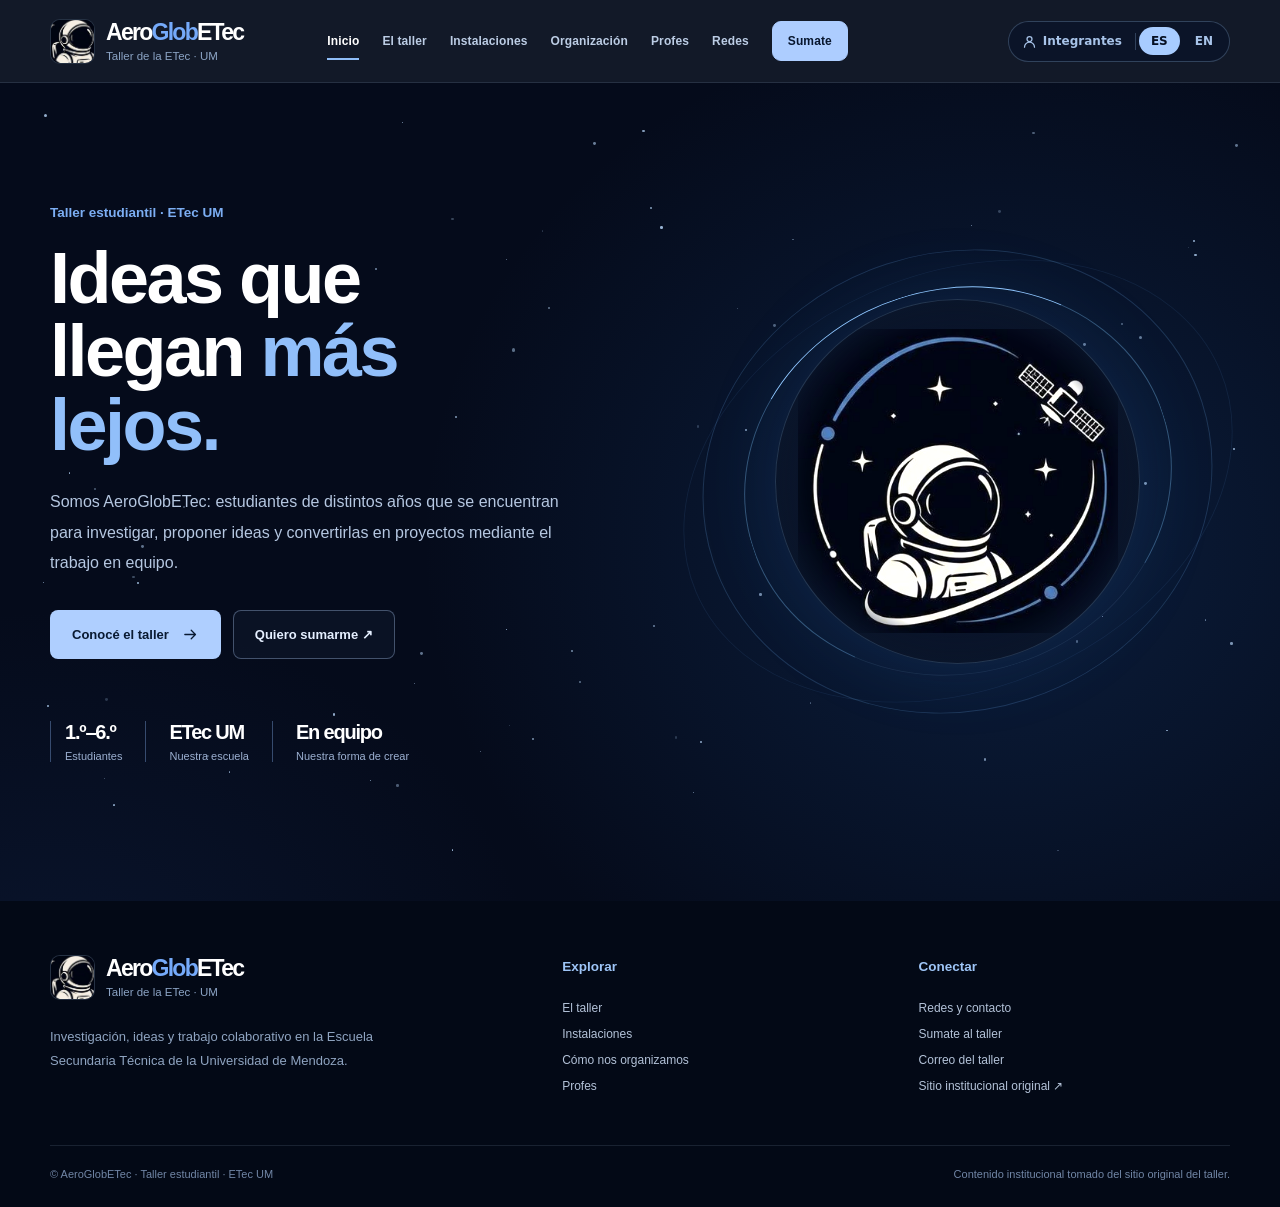
==== commit f9b80533: "Trayectoria en la web y arreglo de colores - Nueva sección Trayectoria en la web pública: dónde estu" ====
--- a/index.html
+++ b/index.html
@@ -130,6 +130,66 @@
   url: "https://nveisqekmbcdvnuebice.supabase.co",
   anonKey: "sb_publishable_Pjsh0xgZGNLchNWWNvTmfw_NllsCUSY"
 };</script>
+<style id="aero-trayectoria-css">
+/* Trayectoria: lista de salidas y una página por entrada */
+.tr-stats{display:flex;flex-wrap:wrap;gap:12px;margin:0 0 30px}
+.tr-stats div{display:flex;align-items:baseline;gap:8px;background:#fff;border:1px solid #dae5f4;border-radius:14px;padding:14px 20px}
+.tr-stats b{font-family:var(--display);font-size:30px;letter-spacing:-.04em;color:#173a69}
+.tr-stats span{color:var(--muted);font-size:14px}
+.tr-grid{display:grid;grid-template-columns:repeat(3,1fr);gap:18px}
+.tr-card{display:flex;flex-direction:column;background:#fff;border:1px solid #dae5f4;border-radius:18px;overflow:hidden;transition:transform .3s var(--ease),box-shadow .3s}
+.tr-card:hover{transform:translateY(-6px);box-shadow:0 25px 45px rgba(30,58,104,.10)}
+.tr-cover{position:relative;aspect-ratio:16/10;background:linear-gradient(140deg,#0d2347,#1d4f8f);display:grid;place-items:center;overflow:hidden}
+.tr-cover img{width:100%;height:100%;object-fit:cover;transition:transform .5s var(--ease)}
+.tr-card:hover .tr-cover img{transform:scale(1.04)}
+.tr-cover-icon{color:#9cc4f5;opacity:.75}
+.tr-cover-icon svg{width:46px;height:46px}
+.tr-kind{position:absolute;left:14px;top:14px;background:rgba(5,11,27,.78);color:#fff;font-size:11px;font-weight:700;letter-spacing:.08em;text-transform:uppercase;padding:5px 10px;border-radius:999px}
+.tr-card-body{display:flex;flex-direction:column;gap:8px;padding:20px 22px 24px;flex:1}
+.tr-meta{display:flex;align-items:center;gap:6px;color:var(--muted);font-size:13px}
+.tr-meta svg{width:15px;height:15px;flex:none}
+.tr-card h3{font-size:23px;line-height:1.2;margin:2px 0 0;color:var(--ink)}
+.tr-card p{margin:0;color:#596c83;font-size:14.5px;line-height:1.65}
+.tr-prize{display:inline-flex;align-items:center;gap:7px;align-self:flex-start;margin-top:auto;background:#fff4dc;color:#7a4b00;border:1px solid #f3dca6;font-size:13px;font-weight:700;padding:6px 11px;border-radius:999px}
+.tr-card p+.tr-prize,.tr-card h3+.tr-prize{margin-top:8px}
+.tr-prize svg{width:15px;height:15px;flex:none}
+.tr-back{display:inline-block;color:#9cc4f5;font-size:13px;font-weight:700;margin-bottom:18px}
+.tr-back:hover{color:#fff}
+.tr-back.dark{color:#3d78c0;margin:40px 0 0}
+.tr-back.dark:hover{color:#173a69}
+.tr-hero-photo{margin:0 0 40px;border-radius:20px;overflow:hidden;max-height:520px;background:#0d2347}
+.tr-hero-photo img{width:100%;max-height:520px;object-fit:cover}
+.tr-detail{display:grid;grid-template-columns:1fr 320px;gap:50px;align-items:start}
+.tr-text p:not(.overline){color:#3f526b;font-size:16.5px;margin:0 0 18px}
+.tr-text ul{margin:0 0 18px;padding-left:22px;color:#3f526b;font-size:16.5px;line-height:1.8}
+.tr-info{display:flex;flex-direction:column;gap:16px;background:#fff;border:1px solid #dae5f4;border-radius:18px;padding:24px;position:sticky;top:calc(var(--header) + 20px)}
+.tr-info>div,.tr-info>a{display:flex;gap:12px;align-items:flex-start;font-size:15px;color:var(--ink)}
+.tr-info svg{width:20px;height:20px;flex:none;color:#3d78c0;margin-top:2px}
+.tr-info small{display:block;font-size:11px;font-weight:800;letter-spacing:.14em;text-transform:uppercase;color:var(--muted);margin-bottom:2px}
+.tr-info-prize{background:#fff4dc;border-radius:12px;padding:12px;margin:0 -6px}
+.tr-info-prize svg{color:#b07100}
+.tr-info>a{color:#3d78c0;font-weight:700;border-top:1px solid #e3ebf6;padding-top:16px}
+.tr-info>a+a{border-top:none;padding-top:0}
+.tr-block{margin-top:50px}
+.tr-video{position:relative;aspect-ratio:16/9;border-radius:18px;overflow:hidden;background:#000;max-width:880px}
+.tr-video iframe{position:absolute;inset:0;width:100%;height:100%;border:0}
+.tr-gallery{display:grid;grid-template-columns:repeat(auto-fill,minmax(220px,1fr));gap:12px}
+.tr-gallery button{padding:0;border:0;border-radius:14px;overflow:hidden;background:#dbe5f3;aspect-ratio:4/3;cursor:zoom-in}
+.tr-gallery img{width:100%;height:100%;object-fit:cover;transition:transform .4s var(--ease)}
+.tr-gallery button:hover img{transform:scale(1.05)}
+.tr-lightbox{border:0;padding:0;background:transparent;max-width:100vw;max-height:100vh;width:100vw;height:100vh;display:none;place-items:center}
+.tr-lightbox[open]{display:grid}
+.tr-lightbox::backdrop{background:rgba(3,8,20,.92)}
+.tr-lightbox img{max-width:min(92vw,1400px);max-height:86vh;object-fit:contain;border-radius:10px}
+.tr-lightbox button{position:fixed;width:48px;height:48px;border-radius:50%;border:1px solid rgba(255,255,255,.2);background:rgba(10,20,40,.7);color:#fff;font-size:26px;line-height:1;display:grid;place-items:center}
+.tr-lightbox button:hover{background:rgba(40,70,120,.85)}
+.tr-lb-close{top:18px;right:18px;font-size:18px!important}
+.tr-lb-prev{left:18px;top:50%;transform:translateY(-50%)}
+.tr-lb-next{right:18px;top:50%;transform:translateY(-50%)}
+.tr-lightbox.single .tr-lb-prev,.tr-lightbox.single .tr-lb-next{display:none}
+@media(max-width:1000px){.tr-grid{grid-template-columns:repeat(2,1fr)}.tr-detail{grid-template-columns:1fr;gap:30px}.tr-info{position:static}}
+@media(max-width:640px){.tr-grid{grid-template-columns:1fr}.tr-gallery{grid-template-columns:repeat(2,1fr);gap:8px}.tr-stats div{padding:10px 14px}.tr-stats b{font-size:24px}.tr-lb-prev,.tr-lb-next{top:auto!important;bottom:18px;transform:none!important}}
+</style>
 <style id="ajustes-diseno">
 /* Ajustes de diseño (2026-10): menos decoración, más lectura.
    Solo estilos: no cambia el HTML ni los textos que maneja el editor del sitio. */
@@ -608,4 +668,285 @@
   update();
 })();
 </script>
+<script id="aero-docentes">
+(() => {
+  // Docentes: se cargan desde la base (los edita la plataforma). Si no hay conexión,
+  // quedan las tarjetas que ya trae el HTML.
+  const cfg = window.AERO_BACKEND || {};
+  if (!/^https:\/\//.test(cfg.url || '') || !cfg.anonKey) return;
+  const CACHE = 'aero-docentes-cache';
+  const esc = (s) => String(s ?? '').replace(/[&<>"']/g, (c) => ({ '&': '&amp;', '<': '&lt;', '>': '&gt;', '"': '&quot;', "'": '&#39;' }[c]));
+  const lang = () => { try { return localStorage.getItem('aeroglob-lang') === 'en' ? 'en' : 'es'; } catch (e) { return 'es'; } };
+  const initials = (n) => { const p = String(n).trim().split(/\s+/); return ((p[0] || '')[0] || '') + ((p.length > 1 ? p[p.length - 1] : '')[0] || ''); };
+  const nameHtml = (n) => { const p = esc(n).split(' '); return p.length > 1 ? p.slice(0, -1).join(' ') + '<br/>' + p[p.length - 1] : p[0]; };
+
+  function card(t, i) {
+    const photo = /^https:\/\//.test(t.photo_url || '')
+      ? `<img alt="Foto de ${esc(t.full_name)}" class="aero-teacher-photo has-photo" src="${esc(t.photo_url)}" loading="lazy"/>` : '';
+    const mail = t.email ? `<a href="mailto:${esc(t.email)}"><svg aria-hidden="true"><use href="#i-mail"></use></svg>${esc(t.email)}</a>` : '';
+    const tel = String(t.phone || '').replace(/[^\d+]/g, '');
+    const phone = t.phone && tel ? `<a href="tel:${esc(tel)}"><svg aria-hidden="true"><use href="#i-phone"></use></svg>${esc(t.phone)}</a>` : '';
+    return `<article class="teacher-card" data-reveal="" style="--delay:${Math.min(i, 5) * 70}ms">`
+      + `<div class="teacher-avatar"><span class="teacher-initials">${esc(initials(t.full_name).toUpperCase())}</span>${photo}</div>`
+      + `<span class="role" data-es="${esc(t.role_es)}" data-en="${esc(t.role_en || t.role_es)}">${esc(lang() === 'en' ? (t.role_en || t.role_es) : t.role_es)}</span>`
+      + `<h3>${nameHtml(t.full_name)}</h3>${mail}${phone}</article>`;
+  }
+
+  function render(list) {
+    if (!Array.isArray(list) || !list.length) return;
+    const html = list.map(card).join('');
+    const tpl = document.getElementById('vista-profes');
+    const grid = tpl && tpl.content.querySelector('.teachers');
+    if (grid) grid.innerHTML = html;
+    const live = document.querySelector('#contenido .teachers');
+    if (live) {
+      live.innerHTML = html;
+      live.querySelectorAll('[data-reveal]').forEach((el) => el.classList.add('in-view'));
+    }
+  }
+
+  try { render(JSON.parse(localStorage.getItem(CACHE) || 'null')); } catch (e) {}
+  fetch(cfg.url.replace(/\/$/, '') + '/rest/v1/site_teachers?select=full_name,role_es,role_en,email,phone,photo_url&visible=eq.true&order=position,full_name',
+    { headers: { apikey: cfg.anonKey, Accept: 'application/json' }, cache: 'no-store' })
+    .then((r) => (r.ok ? r.json() : Promise.reject(new Error('HTTP ' + r.status))))
+    .then((list) => { render(list); try { localStorage.setItem(CACHE, JSON.stringify(list)); } catch (e) {} })
+    .catch((err) => console.warn('AeroGlobETec: no se pudieron cargar los docentes, se muestran los de la página.', err.message));
+
+  // Cargo en el idioma elegido
+  document.querySelectorAll('.aero-lang button').forEach((b) => b.addEventListener('click', () => setTimeout(() => {
+    const l = lang();
+    const roots = [document, document.getElementById('vista-profes')?.content].filter(Boolean);
+    roots.forEach((root) => root.querySelectorAll('.teacher-card .role[data-es]').forEach((el) => { el.textContent = el.dataset[l] || el.dataset.es; }));
+  }, 0)));
+})();
+</script>
+<script id="aero-trayectoria">
+(() => {
+  // Trayectoria: dónde estuvimos, qué hicimos y qué ganamos. Se carga desde la base (la editan
+  // los docentes en la plataforma, Sitio web → Trayectoria). Arma la página #trayectoria y una
+  // página por entrada (#trayectoria-<slug>), y las suma al menú junto a las páginas del editor.
+  const cfg = window.AERO_BACKEND || {};
+  if (!/^https:\/\//.test(cfg.url || '') || !cfg.anonKey) return;
+  const CACHE = 'aero-trayectoria-cache';
+  const menu = document.getElementById('site-nav');
+  if (!menu) return;
+
+  const esc = (s) => String(s ?? '').replace(/[&<>"']/g, (c) => ({ '&': '&amp;', '<': '&lt;', '>': '&gt;', '"': '&quot;', "'": '&#39;' }[c]));
+  const https = (u) => /^https:\/\//.test(u || '');
+  const lang = () => { try { return localStorage.getItem('aeroglob-lang') === 'en' ? 'en' : 'es'; } catch (e) { return 'es'; } };
+  const T = {
+    es: { nav: 'Trayectoria', mark: 'Trayectoria', title: 'Dónde <em>estuvimos.</em>', intro: 'Competencias, ferias, charlas y visitas: qué hicimos en cada lugar y qué logramos.',
+      over: 'Recorrido del taller', heading: 'Cada salida, <em>un paso más.</em>', side: 'Tocá una tarjeta para ver las fotos y lo que hicimos.',
+      outings: (n) => n === 1 ? 'salida' : 'salidas', prizes: (n) => n === 1 ? 'logro' : 'logros', places: (n) => n === 1 ? 'lugar' : 'lugares',
+      back: '← Toda la trayectoria', what: 'Qué hicimos', gallery: 'Fotos', video: 'Video', when: 'Cuándo', where: 'Dónde', prize: 'Logro', more: 'Más información', to: 'al',
+      kinds: { competencia: 'Competencia', charla: 'Charla', feria: 'Feria', visita: 'Visita', otro: 'Salida' }, close: 'Cerrar', prev: 'Anterior', next: 'Siguiente' },
+    en: { nav: 'Track record', mark: 'Track record', title: 'Where <em>we have been.</em>', intro: 'Competitions, fairs, talks and visits: what we did in each place and what we achieved.',
+      over: 'Workshop journey', heading: 'Every trip, <em>one more step.</em>', side: 'Tap a card to see the photos and what we did.',
+      outings: (n) => n === 1 ? 'trip' : 'trips', prizes: (n) => n === 1 ? 'award' : 'awards', places: (n) => n === 1 ? 'place' : 'places',
+      back: '← Whole track record', what: 'What we did', gallery: 'Photos', video: 'Video', when: 'When', where: 'Where', prize: 'Achievement', more: 'More information', to: 'to',
+      kinds: { competencia: 'Competition', charla: 'Talk', feria: 'Fair', visita: 'Visit', otro: 'Trip' }, close: 'Close', prev: 'Previous', next: 'Next' },
+  };
+  const ICON = {
+    trophy: '<svg viewBox="0 0 24 24" fill="none" stroke="currentColor" stroke-width="1.8" stroke-linecap="round" stroke-linejoin="round" aria-hidden="true"><path d="M8 21h8M12 17v4M7 4h10v5a5 5 0 0 1-10 0V4zM17 5h3v2a3 3 0 0 1-3 3M7 5H4v2a3 3 0 0 0 3 3"/></svg>',
+    pin: '<svg viewBox="0 0 24 24" fill="none" stroke="currentColor" stroke-width="1.8" stroke-linecap="round" stroke-linejoin="round" aria-hidden="true"><path d="M12 21s-7-6.2-7-11a7 7 0 0 1 14 0c0 4.8-7 11-7 11z"/><circle cx="12" cy="10" r="2.5"/></svg>',
+    cal: '<svg viewBox="0 0 24 24" fill="none" stroke="currentColor" stroke-width="1.8" stroke-linecap="round" stroke-linejoin="round" aria-hidden="true"><rect x="3" y="5" width="18" height="16" rx="2"/><path d="M3 10h18M8 3v4M16 3v4"/></svg>',
+    out: '<svg viewBox="0 0 24 24" fill="none" stroke="currentColor" stroke-width="1.8" stroke-linecap="round" stroke-linejoin="round" aria-hidden="true"><path d="M14 4h6v6M20 4l-9 9M18 14v5a1 1 0 0 1-1 1H5a1 1 0 0 1-1-1V7a1 1 0 0 1 1-1h5"/></svg>',
+  };
+
+  let list = [];
+  let ours = [];
+  let names = {};
+  let baseIds = null, baseNames = {};
+
+  // ---------- Textos ----------
+  const pick = (t, k, l) => (l === 'en' && t[k + '_en']) || t[k] || '';
+  function fmt(d, l) {
+    const x = new Date(d + 'T00:00:00');
+    return isNaN(x) ? '' : new Intl.DateTimeFormat(l === 'en' ? 'en-US' : 'es-AR', { day: 'numeric', month: 'long', year: 'numeric' }).format(x);
+  }
+  function when(t, l) {
+    if (!t.ends_on || t.ends_on === t.starts_on) return fmt(t.starts_on, l);
+    const a = new Date(t.starts_on + 'T00:00:00'), b = new Date(t.ends_on + 'T00:00:00');
+    if (a.getFullYear() === b.getFullYear() && a.getMonth() === b.getMonth()) {
+      const m = new Intl.DateTimeFormat(l === 'en' ? 'en-US' : 'es-AR', { month: 'long', year: 'numeric' }).format(a);
+      return l === 'en' ? `${m.split(' ')[0]} ${a.getDate()}–${b.getDate()}, ${a.getFullYear()}` : `${a.getDate()} al ${b.getDate()} de ${m}`;
+    }
+    return `${fmt(t.starts_on, l)} ${T[l].to} ${fmt(t.ends_on, l)}`;
+  }
+  // Párrafos separados por una línea en blanco; las líneas que empiezan con "- " son una lista
+  function body(src) {
+    return String(src || '').replace(/\r/g, '').split(/\n\s*\n/).map((block) => {
+      const lines = block.split('\n').filter((x) => x.trim());
+      if (!lines.length) return '';
+      if (lines.every((x) => /^\s*[-•]\s+/.test(x))) return '<ul>' + lines.map((x) => `<li>${esc(x.replace(/^\s*[-•]\s+/, ''))}</li>`).join('') + '</ul>';
+      return `<p>${lines.map(esc).join('<br/>')}</p>`;
+    }).join('');
+  }
+  function youtube(u) {
+    const m = String(u || '').match(/(?:youtube\.com\/(?:watch\?(?:.*&)?v=|shorts\/|embed\/|live\/)|youtu\.be\/)([\w-]{11})/);
+    return m ? `https://www.youtube-nocookie.com/embed/${m[1]}` : '';
+  }
+
+  // ---------- Páginas ----------
+  function head(id, mark, title, intro, extra = '') {
+    return `<section class="chapter-head space-bg" data-nav-section="" id="${id}"><div aria-hidden="true" class="starfield"></div><div class="shell"><div class="chapter-wrap"><div data-reveal="">${extra}<p class="chapter-mark">${mark}</p><h2>${title}</h2><p class="chapter-deco">AeroGlobETec · ETec UM</p></div><p class="chapter-description" data-reveal="">${intro}</p></div></div></section>`;
+  }
+  function card(t, i, l) {
+    const cover = https(t.cover_url) ? `<img src="${esc(t.cover_url)}" alt="" loading="lazy"/>` : `<span class="tr-cover-icon">${ICON.trophy}</span>`;
+    const prize = pick(t, 'achievement', l);
+    return `<a class="tr-card" href="#trayectoria-${esc(t.slug)}" data-reveal="" style="--delay:${Math.min(i, 5) * 70}ms">`
+      + `<div class="tr-cover">${cover}<span class="tr-kind">${esc(T[l].kinds[t.kind] || T[l].kinds.otro)}</span></div>`
+      + `<div class="tr-card-body"><span class="tr-meta">${ICON.cal}${esc(when(t, l))}${t.place ? ` · ${esc(t.place)}` : ''}</span>`
+      + `<h3>${esc(pick(t, 'title', l))}</h3>${pick(t, 'summary', l) ? `<p>${esc(pick(t, 'summary', l))}</p>` : ''}`
+      + `${prize ? `<span class="tr-prize">${ICON.trophy}${esc(prize)}</span>` : ''}</div></a>`;
+  }
+  function listPage(l) {
+    const t = T[l];
+    const prizes = list.filter((x) => x.achievement).length;
+    const places = new Set(list.map((x) => x.place.trim().toLowerCase()).filter(Boolean)).size;
+    const stat = (n, label) => `<div><b>${n}</b><span>${label(n)}</span></div>`;
+    return head('trayectoria', esc(t.mark), t.title, esc(t.intro))
+      + `<section class="section"><div class="shell"><div class="section-top" data-reveal=""><div><p class="overline">${esc(t.over)}</p><h2>${t.heading}</h2></div><p>${esc(t.side)}</p></div>`
+      + `<div class="tr-stats" data-reveal="">${stat(list.length, t.outings)}${prizes ? stat(prizes, t.prizes) : ''}${places ? stat(places, t.places) : ''}</div>`
+      + `<div class="tr-grid">${list.map((x, i) => card(x, i, l)).join('')}</div></div></section>`;
+  }
+  function detailPage(x, l) {
+    const t = T[l];
+    const prize = pick(x, 'achievement', l);
+    const photos = (x.photos || []).filter(https);
+    const video = youtube(x.video_url);
+    const text = pick(x, 'body', l) || pick(x, 'summary', l);
+    const info = `<aside class="tr-info" data-reveal="">`
+      + `<div>${ICON.cal}<span><small>${esc(t.when)}</small>${esc(when(x, l))}</span></div>`
+      + (x.place ? `<div>${ICON.pin}<span><small>${esc(t.where)}</small>${esc(x.place)}</span></div>` : '')
+      + (prize ? `<div class="tr-info-prize">${ICON.trophy}<span><small>${esc(t.prize)}</small>${esc(prize)}</span></div>` : '')
+      + (https(x.link_url) ? `<a href="${esc(x.link_url)}" target="_blank" rel="noopener noreferrer">${ICON.out}${esc(t.more)}</a>` : '')
+      + (!video && https(x.video_url) ? `<a href="${esc(x.video_url)}" target="_blank" rel="noopener noreferrer">${ICON.out}${esc(t.video)}</a>` : '')
+      + `</aside>`;
+    const cover = https(x.cover_url) ? `<div class="tr-hero-photo" data-reveal=""><img src="${esc(x.cover_url)}" alt=""/></div>` : '';
+    return head('trayectoria-' + x.slug, `${esc(t.kinds[x.kind] || t.kinds.otro)}${x.place ? ' · ' + esc(x.place) : ''}`, esc(pick(x, 'title', l)),
+      esc(pick(x, 'summary', l) || when(x, l)), `<a class="tr-back" href="#trayectoria">${esc(t.back)}</a>`)
+      + `<section class="section"><div class="shell">${cover}<div class="tr-detail">`
+      + `<div class="tr-text" data-reveal="">${text ? `<p class="overline">${esc(t.what)}</p>${body(text)}` : ''}</div>${info}</div>`
+      + (video ? `<div class="tr-block" data-reveal=""><p class="overline">${esc(t.video)}</p><div class="tr-video"><iframe src="${esc(video)}" title="${esc(pick(x, 'title', l))}" loading="lazy" allow="accelerometer; encrypted-media; gyroscope; picture-in-picture" allowfullscreen></iframe></div></div>` : '')
+      + (photos.length ? `<div class="tr-block" data-reveal=""><p class="overline">${esc(t.gallery)} · ${photos.length}</p><div class="tr-gallery">${photos.map((u, i) => `<button type="button" data-tr-photo="${i}" aria-label="${esc(t.gallery)} ${i + 1}"><img src="${esc(u)}" alt="" loading="lazy"/></button>`).join('')}</div></div>` : '')
+      + `<a class="tr-back dark" href="#trayectoria">${esc(t.back)}</a></div></section>`;
+  }
+
+  function template(id) {
+    let el = document.getElementById('vista-' + id);
+    if (!el) { el = document.createElement('template'); el.id = 'vista-' + id; el.dataset.tr = ''; document.body.appendChild(el); }
+    return el;
+  }
+
+  // ---------- Menú y rutas (conviven con las páginas que maneja el editor del sitio) ----------
+  const origVisible = window.aeroPageVisible;
+  window.aeroPageVisible = (id) => ours.includes(id) || (origVisible ? origVisible(id) : true);
+  const origRefresh = window.aeroRefreshNavigation;
+  window.aeroRefreshNavigation = (ids, labels) => { baseIds = ids; baseNames = labels || {}; sync(); };
+
+  function sync() {
+    let link = menu.querySelector('a[href="#trayectoria"]');
+    if (!ours.length) link?.remove();
+    else {
+      if (!link) { link = document.createElement('a'); link.href = '#trayectoria'; menu.appendChild(link); }
+      link.textContent = T[lang()].nav;
+      link.style.display = '';
+      const route = window.aeroCurrentRoute || '';
+      if (route.startsWith('trayectoria')) link.setAttribute('aria-current', 'page'); else link.removeAttribute('aria-current');
+      // Orden: antes de Redes (o de Sumate), respetando el orden que arma el editor
+      const shown = [...menu.querySelectorAll('a')].filter((a) => a !== link && a.style.display !== 'none')
+        .sort((a, b) => (+a.style.order || 0) - (+b.style.order || 0));
+      const at = ['#redes', '#sumate'].map((h) => shown.findIndex((a) => a.getAttribute('href') === h)).find((i) => i >= 0);
+      shown.splice(at ?? shown.length, 0, link);
+      shown.forEach((a, i) => { a.style.order = String(i); });
+    }
+    const base = (baseIds || [...menu.querySelectorAll('a')].filter((a) => a.style.display !== 'none').map((a) => a.getAttribute('href').slice(1)))
+      .filter((id) => !id.startsWith('trayectoria'));
+    origRefresh?.(base.concat(ours), Object.assign({}, baseNames, names));
+  }
+
+  let lastKey = '';
+  function render(data, force) {
+    if (!Array.isArray(data)) return;
+    const l = lang();
+    const key = l + JSON.stringify(data);
+    if (key === lastKey && !force) return;
+    lastKey = key;
+    list = data.filter((x) => x && /^[a-z0-9-]+$/.test(x.slug || ''));
+    const before = ours;
+    ours = list.length ? ['trayectoria', ...list.map((x) => 'trayectoria-' + x.slug)] : [];
+    names = Object.fromEntries([['trayectoria', T[l].nav], ...list.map((x) => ['trayectoria-' + x.slug, pick(x, 'title', l)])]);
+    document.querySelectorAll('template[data-tr]').forEach((el) => { if (!ours.includes(el.id.slice(7))) el.remove(); });
+    if (list.length) {
+      template('trayectoria').innerHTML = listPage(l);
+      list.forEach((x) => { template('trayectoria-' + x.slug).innerHTML = detailPage(x, l); });
+    }
+    sync();
+    // Si se está viendo (o se pidió) una de estas páginas, mostrarla con lo nuevo
+    let wanted = '';
+    try { wanted = decodeURIComponent(location.hash.slice(1)).toLowerCase(); } catch (e) {}
+    const current = window.aeroCurrentRoute || '';
+    if ((ours.includes(wanted) && current !== wanted) || current.startsWith('trayectoria') || before.includes(wanted)) window.aeroRefreshCurrent?.();
+  }
+
+  // ---------- Fotos en grande ----------
+  let box = null, photos = [], idx = 0;
+  function openPhoto(i) {
+    if (!box) {
+      box = document.createElement('dialog');
+      box.className = 'tr-lightbox';
+      box.innerHTML = '<img alt=""/><button type="button" class="tr-lb-close"></button><button type="button" class="tr-lb-prev">‹</button><button type="button" class="tr-lb-next">›</button>';
+      document.body.appendChild(box);
+      box.addEventListener('click', (e) => {
+        if (e.target.closest('.tr-lb-prev')) return show(idx - 1);
+        if (e.target.closest('.tr-lb-next')) return show(idx + 1);
+        if (e.target === box || e.target.closest('.tr-lb-close')) box.close();
+      });
+      box.addEventListener('keydown', (e) => { if (e.key === 'ArrowLeft') show(idx - 1); if (e.key === 'ArrowRight') show(idx + 1); });
+    }
+    const t = T[lang()];
+    box.querySelector('.tr-lb-close').textContent = '✕';
+    box.querySelector('.tr-lb-close').setAttribute('aria-label', t.close);
+    box.querySelector('.tr-lb-prev').setAttribute('aria-label', t.prev);
+    box.querySelector('.tr-lb-next').setAttribute('aria-label', t.next);
+    box.classList.toggle('single', photos.length < 2);
+    show(i);
+    if (!box.open) box.showModal();
+  }
+  function show(i) { idx = (i + photos.length) % photos.length; box.querySelector('img').src = photos[idx]; }
+  document.addEventListener('click', (e) => {
+    const b = e.target.closest('[data-tr-photo]');
+    if (!b) return;
+    photos = [...b.closest('.tr-gallery').querySelectorAll('img')].map((img) => img.src);
+    openPhoto(+b.dataset.trPhoto);
+  });
+
+  // El menú marca "Trayectoria" también dentro de cada entrada
+  const main = document.getElementById('contenido');
+  if (main) new MutationObserver(() => {
+    const link = menu.querySelector('a[href="#trayectoria"]');
+    if (!link) return;
+    if ((window.aeroCurrentRoute || '').startsWith('trayectoria')) link.setAttribute('aria-current', 'page');
+    else link.removeAttribute('aria-current');
+  }).observe(main, { childList: true });
+
+  // ---------- Datos ----------
+  try { render(JSON.parse(localStorage.getItem(CACHE) || 'null')); } catch (e) {}
+  if (!baseIds) sync();
+  const cols = 'slug,kind,title,title_en,place,starts_on,ends_on,achievement,achievement_en,summary,summary_en,body,body_en,cover_url,photos,video_url,link_url';
+  function pull() {
+    fetch(cfg.url.replace(/\/$/, '') + '/rest/v1/site_trayectoria?select=' + cols + '&visible=eq.true&order=starts_on.desc',
+      { headers: { apikey: cfg.anonKey, Accept: 'application/json' }, cache: 'no-store' })
+      .then((r) => (r.ok ? r.json() : Promise.reject(new Error('HTTP ' + r.status))))
+      .then((data) => { render(data); try { localStorage.setItem(CACHE, JSON.stringify(data)); } catch (e) {} })
+      .catch((err) => console.warn('AeroGlobETec: no se pudo cargar la trayectoria.', err.message));
+  }
+  pull();
+  setInterval(() => { if (!document.hidden) pull(); }, 120000);
+
+  // Idioma: rearmar las páginas en el idioma elegido
+  document.querySelectorAll('.aero-lang button').forEach((b) => b.addEventListener('click', () => setTimeout(() => render(list, true), 0)));
+})();
+</script>
 </body></html>
